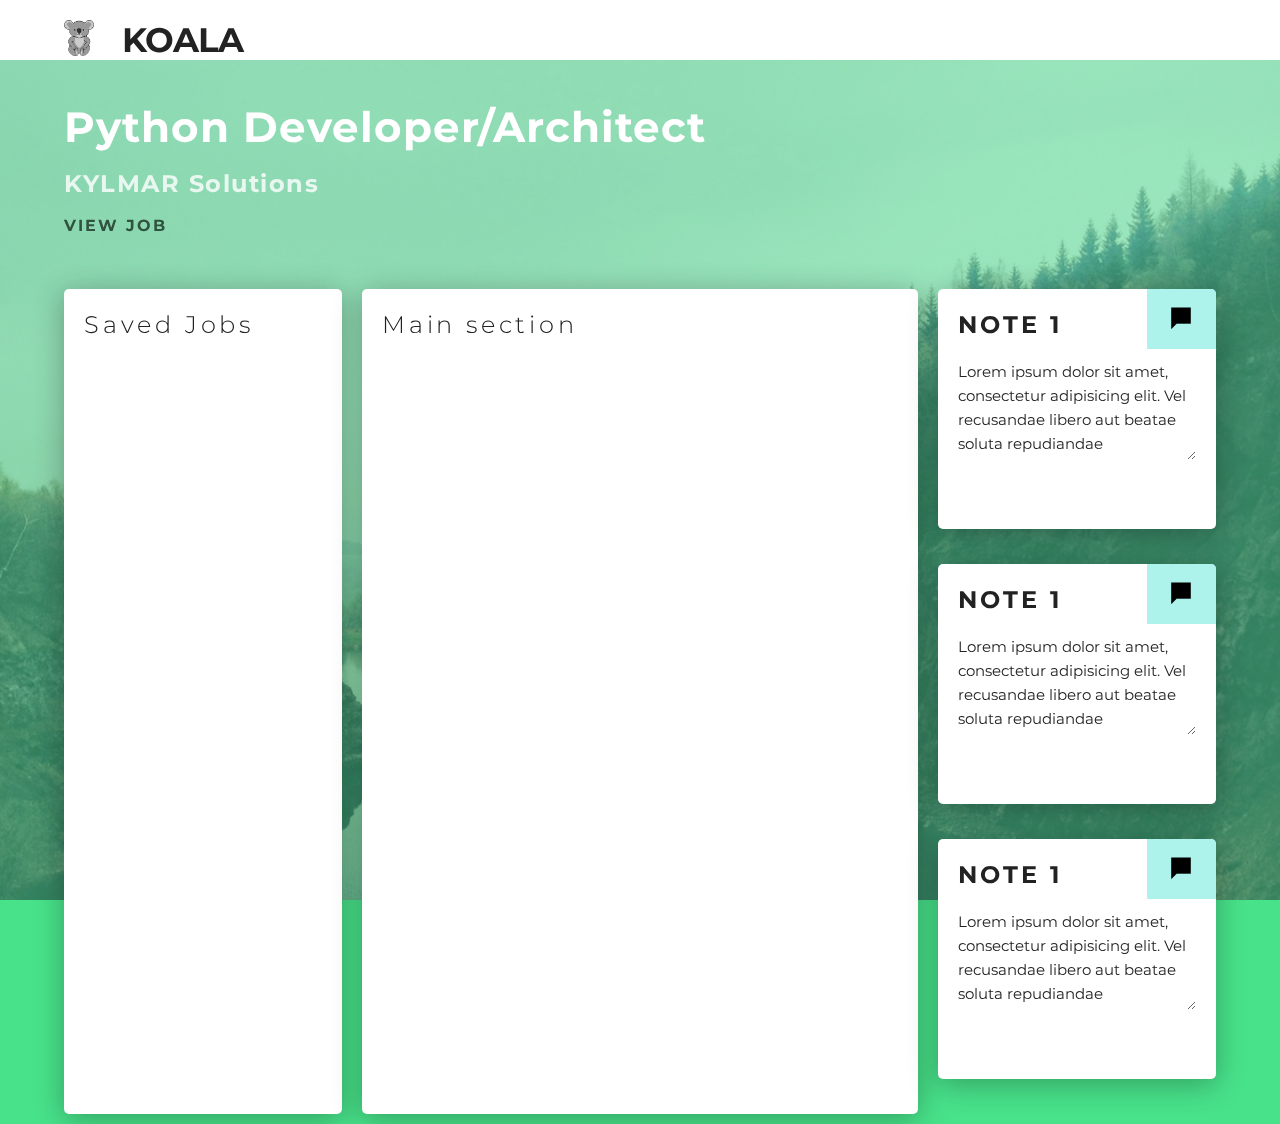
==== index.html @ e525c73c "initial commit" ====
<!DOCTYPE html>
<html lang="en">
  <head>
    <title></title>
    <meta charset="UTF-8">
    <meta name="viewport" content="width=device-width, initial-scale=1">
    <link href="style.css" rel="stylesheet">
  </head>
  <body>
  
    
      <div class="Background-image"></div>
        <div class="Page-wrap">
        <header class="Header">
          <div class="Grid middle container">
            <div class="Cell six Brand">
              <div class="Grid">
                <div class="Cell one"><img src="img/Koala.png" alt=""></div>
                <div class="Cell"><h1 class="uppercase">Koala</h1></div>
              </div>              
            </div><!-- /.brand -->
          </div><!-- /.container -->
        </header>

        <main>
          <div class="container">

            <div class="Job">
              <h3 class="Job__title h1">Python Developer/Architect</h3>
              <p class="Job__company h3">KYLMAR Solutions</p>
              <p class="Job__link uppercase">
                <a href="" class="">View Job</a>
              </p>
            </div><!--Job-->


            <div class="Grid">

              <div class="Cell three">
                <div class="Card">
                  <h3>Saved Jobs</h3>
                </div>
              </div>


              <div class="Cell six">
                <div class="Card">
                  <h3>Main section</h3>
                </div>
              </div>
              <div class="Cell three">


                <div class="Note Card">
                  <div class="Note__bubble Grid center middle">
                    <img src="img/bubble.png" alt="" class="Cell">
                  </div>
                  <h3 class="Note__title uppercase">Note 1</h3>
                  <textarea class="Note__content">Lorem ipsum dolor sit amet, consectetur adipisicing elit. Vel recusandae libero aut beatae soluta repudiandae consequatur voluptatem, culpa placeat repellendus tenetur impedit numquam! Hic facilis totam dolores, placeat doloribus quibusdam!
                  </textarea>
                </div><!-- /.Note -->

                <div class="Note Card">
                  <div class="Note__bubble Grid center middle">
                    <img src="img/bubble.png" alt="" class="Cell">
                  </div>
                  <h3 class="Note__title uppercase">Note 1</h3>
                  <textarea class="Note__content">Lorem ipsum dolor sit amet, consectetur adipisicing elit. Vel recusandae libero aut beatae soluta repudiandae consequatur voluptatem, culpa placeat repellendus tenetur impedit numquam! Hic facilis totam dolores, placeat doloribus quibusdam!
                  </textarea>
                </div><!-- /.Note -->

                <div class="Note Card">
                  <div class="Note__bubble Grid center middle">
                    <img src="img/bubble.png" alt="" class="Cell">
                  </div>
                  <h3 class="Note__title uppercase">Note 1</h3>
                  <textarea class="Note__content">Lorem ipsum dolor sit amet, consectetur adipisicing elit. Vel recusandae libero aut beatae soluta repudiandae consequatur voluptatem, culpa placeat repellendus tenetur impedit numquam! Hic facilis totam dolores, placeat doloribus quibusdam!
                  </textarea>
                </div><!-- /.Note -->

              </div><!-- /.Cell-->


            </div><!-- /.Grid -->

          </div><!-- /.container -->



        </main>
      </div><!-- /.Page-wrap -->




    


  </body>
</html>
---- style.css ----
@import url('https://fonts.googleapis.com/css?family=Montserrat:400,700');

  /*! normalize.css v3.0.2 | MIT License | git.io/normalize */img,legend{border:0}legend,td,th{padding:0}html{font-family:sans-serif;-ms-text-size-adjust:100%;-webkit-text-size-adjust:100%}body{margin:0}article,aside,details,figcaption,figure,footer,header,hgroup,main,menu,nav,section,summary{display:block}audio,canvas,progress,video{display:inline-block;vertical-align:baseline}audio:not([controls]){display:none;height:0}[hidden],template{display:none}a{background-color:transparent}a:active,a:hover{outline:0}abbr[title]{border-bottom:1px dotted}b,optgroup,strong{font-weight:700}dfn{font-style:italic}h1{font-size:2em;margin:.67em 0}mark{background:#ff0;color:#000}small{font-size:80%}sub,sup{font-size:75%;line-height:0;position:relative;vertical-align:baseline}sup{top:-.5em}sub{bottom:-.25em}svg:not(:root){overflow:hidden}figure{margin:1em 40px}hr{-moz-box-sizing:content-box;box-sizing:content-box;height:0}pre,textarea{overflow:auto}code,kbd,pre,samp{font-family:monospace,monospace;font-size:1em}button,input,optgroup,select,textarea{color:inherit;font:inherit;margin:0}button{overflow:visible}button,select{text-transform:none}button,html input[type=button],input[type=reset],input[type=submit]{-webkit-appearance:button;cursor:pointer}button[disabled],html input[disabled]{cursor:default}button::-moz-focus-inner,input::-moz-focus-inner{border:0;padding:0}input{line-height:normal}input[type=checkbox],input[type=radio]{box-sizing:border-box;padding:0}input[type=number]::-webkit-inner-spin-button,input[type=number]::-webkit-outer-spin-button{height:auto}input[type=search]{-webkit-appearance:textfield;-moz-box-sizing:content-box;-webkit-box-sizing:content-box;box-sizing:content-box}input[type=search]::-webkit-search-cancel-button,input[type=search]::-webkit-search-decoration{-webkit-appearance:none}fieldset{border:1px solid silver;margin:0 2px;padding:.35em .625em .75em}table{border-collapse:collapse;border-spacing:0}


  /* Skeleton V2.0.4 | Copyright 2014, Dave Gamache | www.getskeleton.com | Free to use under the MIT license. | http://www.opensource.org/licenses/mit-license.php | 12/29/2014 | Sans-grid */h1,h2,h3{letter-spacing:-.1rem}body,h6{line-height:1.6}ol,p,ul{margin-top:0}html{font-size:62.5%}body{font-size:1.5em;font-weight:400;font-family:'Montserrat',HelveticaNeue,"Helvetica Neue",Helvetica,Arial,sans-serif;color:#222}h1,h2,h3,h4,h5,h6{margin-top:0;margin-bottom:2rem;font-weight:300}h1{font-size:4rem;line-height:1.2}h2{font-size:3.6rem;line-height:1.25}h3{font-size:3rem;line-height:1.3}h4{font-size:2.4rem;line-height:1.35;letter-spacing:-.08rem}h5{font-size:1.8rem;line-height:1.5;letter-spacing:-.05rem}h6{font-size:1.5rem;letter-spacing:0}@media (min-width:550px){h1{font-size:5rem}h2{font-size:4.2rem}h3{font-size:3.6rem}h4{font-size:3rem}h5{font-size:2.4rem}h6{font-size:1.5rem}}a{color:#1EAEDB}a:hover{color:#0FA0CE}.button,button,input[type=submit],input[type=reset],input[type=button]{display:inline-block;height:38px;padding:0 30px;color:#555;text-align:center;font-size:11px;font-weight:600;line-height:38px;letter-spacing:.1rem;text-transform:uppercase;text-decoration:none;white-space:nowrap;background-color:transparent;border-radius:4px;border:1px solid #bbb;cursor:pointer;box-sizing:border-box}.button:focus,.button:hover,button:focus,button:hover,input[type=submit]:focus,input[type=submit]:hover,input[type=reset]:focus,input[type=reset]:hover,input[type=button]:focus,input[type=button]:hover{color:#333;border-color:#888;outline:0}.button.button-primary,button.button-primary,input[type=submit].button-primary,input[type=reset].button-primary,input[type=button].button-primary{color:#FFF;background-color:#33C3F0;border-color:#33C3F0}.button.button-primary:focus,.button.button-primary:hover,button.button-primary:focus,button.button-primary:hover,input[type=submit].button-primary:focus,input[type=submit].button-primary:hover,input[type=reset].button-primary:focus,input[type=reset].button-primary:hover,input[type=button].button-primary:focus,input[type=button].button-primary:hover{color:#FFF;background-color:#1EAEDB;border-color:#1EAEDB}input[type=tel],input[type=url],input[type=password],input[type=email],input[type=number],input[type=search],input[type=text],select,textarea{height:38px;padding:6px 10px;background-color:#fff;border:1px solid #D1D1D1;border-radius:4px;box-shadow:none;box-sizing:border-box}input[type=tel],input[type=url],input[type=password],input[type=email],input[type=number],input[type=search],input[type=text],textarea{-webkit-appearance:none;-moz-appearance:none;appearance:none}textarea{min-height:65px;padding-top:6px;padding-bottom:6px}input[type=tel]:focus,input[type=url]:focus,input[type=password]:focus,input[type=email]:focus,input[type=number]:focus,input[type=search]:focus,input[type=text]:focus,select:focus,textarea:focus{border:1px solid #33C3F0;outline:0}label,legend{display:block;margin-bottom:.5rem;font-weight:600}fieldset{padding:0;border-width:0}input[type=checkbox],input[type=radio]{display:inline}label>.label-body{display:inline-block;margin-left:.5rem;font-weight:400}ul{list-style:circle inside}ol{list-style:decimal inside}ol,ul{padding-left:0}ol ol,ol ul,ul ol,ul ul{margin:1.5rem 0 1.5rem 3rem;font-size:90%}.button,button,li{margin-bottom:1rem}code{padding:.2rem .5rem;margin:0 .2rem;font-size:90%;white-space:nowrap;background:#F1F1F1;border:1px solid #E1E1E1;border-radius:4px}pre>code{display:block;padding:1rem 1.5rem;white-space:pre}td,th{padding:12px 15px;text-align:left;border-bottom:1px solid #E1E1E1}td:first-child,th:first-child{padding-left:0}td:last-child,th:last-child{padding-right:0}fieldset,input,select,textarea{margin-bottom:1.5rem}blockquote,dl,figure,form,ol,p,pre,table,ul{margin-bottom:2.5rem}.u-full-width{width:100%;box-sizing:border-box}.u-max-full-width{max-width:100%;box-sizing:border-box}.u-pull-right{float:right}.u-pull-left{float:left}hr{margin-top:3rem;margin-bottom:3.5rem;border-width:0;border-top:1px solid #E1E1E1}.container:after,.row:after,.u-cf{content:"";display:table;clear:both}

  /* flexbox grid */*{box-sizing:border-box;}.container{margin:0 auto;width:95%;}@media(min-width:750px){.container{width:90%;}}.Grid{display:-webkit-box;display:-ms-flexbox;display:flex;-ms-flex-wrap:wrap;flex-wrap:wrap}.Grid.top{-webkit-box-align:start;-webkit-align-items:flex-start;-ms-flex-align:start;-ms-grid-row-align:flex-start;align-items:flex-start}.Grid.middle{-webkit-box-align:center;-webkit-align-items:center;-ms-flex-align:center;-ms-grid-row-align:center;align-items:center}.Grid.bottom{-webkit-box-align:end;-webkit-align-items:flex-end;-ms-flex-align:end;-ms-grid-row-align:flex-end;align-items:flex-end}.Grid.stretch{-webkit-box-align:stretch;-webkit-align-items:stretch;-ms-flex-align:stretch;-ms-grid-row-align:stretch;align-items:stretch}.Grid.baseline{-webkit-box-align:baseline;-webkit-align-items:baseline;-ms-flex-align:baseline;-ms-grid-row-align:baseline;align-items:baseline}.Grid.left{-webkit-box-pack:start;-ms-flex-pack:start;justify-content:flex-start}.Grid.center{-webkit-box-pack:center;-ms-flex-pack:center;justify-content:center}.Grid.right{-webkit-box-pack:end;-ms-flex-pack:end;justify-content:flex-end}.Grid.between{-webkit-box-pack:justify;-ms-flex-pack:justify;justify-content:space-between}.Grid.around{-ms-flex-pack:distribute;justify-content:space-around}.Cell{box-sizing:border-box;-ms-flex-negative:0;flex-shrink:0;order:10}.Cell:first-child{padding-left:0}.Cell:last-child{padding-right:0}.Cell.fill{width:100%;-webkit-box-flex:1;-ms-flex-positive:1;flex-grow:1}@media (min-width:750px){.Cell.fill{min-width:0;width:0}}.Cell.eight,.Cell.eleven,.Cell.five,.Cell.four,.Cell.nine,.Cell.one,.Cell.seven,.Cell.six,.Cell.ten,.Cell.three,.Cell.twelve,.Cell.two{width:100%}@media (min-width:750px){.Cell{padding:1rem}.Cell.one{width:8.33333%}.Cell.two{width:16.66667%}.Cell.three{width:25%}.Cell.four{width:33.33333%}.Cell.five{width:41.66667%}.Cell.six{width:50%}.Cell.seven{width:58.33333%}.Cell.eight{width:66.66667%}.Cell.nine{width:75%}.Cell.ten{width:83.33333%}.Cell.eleven{width:91.66667%}.Cell.twelve{width:100%}}@media (max-width:749px){.first{order:1}.second{order:2}.third{order:3}}

/* Helpers */
.uppercase {
  text-transform: uppercase;
}

/* Typography */
h1, .h1 {
  font-size: 4.2rem;
}
h2, .h2 {
  font-size: 3.4rem;
}
h3, .h3 {
  font-size: 2.4rem;
  letter-spacing: .38rem;
}









/* Job */
.Job {
  margin: 4rem 0;
}
.Job__title {
  color: #fff;
  font-weight: bold;
  letter-spacing: 0.1rem;
  margin-bottom: 10px;
}
.Job__company {
  color: rgba(255,255,255,0.8);
  font-weight: bold;
  letter-spacing: 0.15rem;
  margin-bottom: 10px;
}
.Job__link a {
  color: #30533F;
  font-size: 1.6rem;
  font-weight: bold;
  letter-spacing: 0.2rem;
  text-decoration: none;
}
  .Job__link a:hover {
    color: #000;
  }




/* body */
body {
  background-color: #48E28A;
}
.Page-wrap {
  position: relative;
  z-index: 5;
}
.Background-image {
  background-image: url('img/main-bg.jpg');
  background-position: 0 0;
  background-size: cover;
  background-attachment: fixed;
  bottom: 0;
  height: 100%;
  left: 0;
  opacity: 0.5;
  position: fixed;
  right: 0;
  top: 0;
  width: 100%;
  z-index: 1;
}






.Header {
  background-color: #fff;
}
.Header > .container {
  height: 60px;
}
.Brand h1 {
  font-size: 3.4rem;
  font-weight: bold;
  margin: 0;
}
.Brand img {
  height: auto;
  width: 80%;
}









.Card {
  background: #fff;
  box-shadow: 0 5px 30px 0 rgba(0,0,0,0.30);
  border-radius: 5px;
  height: 100%;
  padding: 20px;
}

.Note {
  height: 240px;
  margin-bottom: 3.5rem;
  overflow: hidden;
  position: relative;
  width: 100%;
}
.Note__content {
  border: none;
  height: 100px;
  overflow: hidden;
  padding: 0;
  width: 100%;
}
  .Note__content:focus {
    border: none;
  }

.Note__title {
  font-weight: bold;
  letter-spacing: 0.3rem;
}

.Note__bubble {
  background-color: #ADF2EB;
  height: 25%;
  position: absolute;
  right: 0;
  top: 0;
  width: 25%;
}
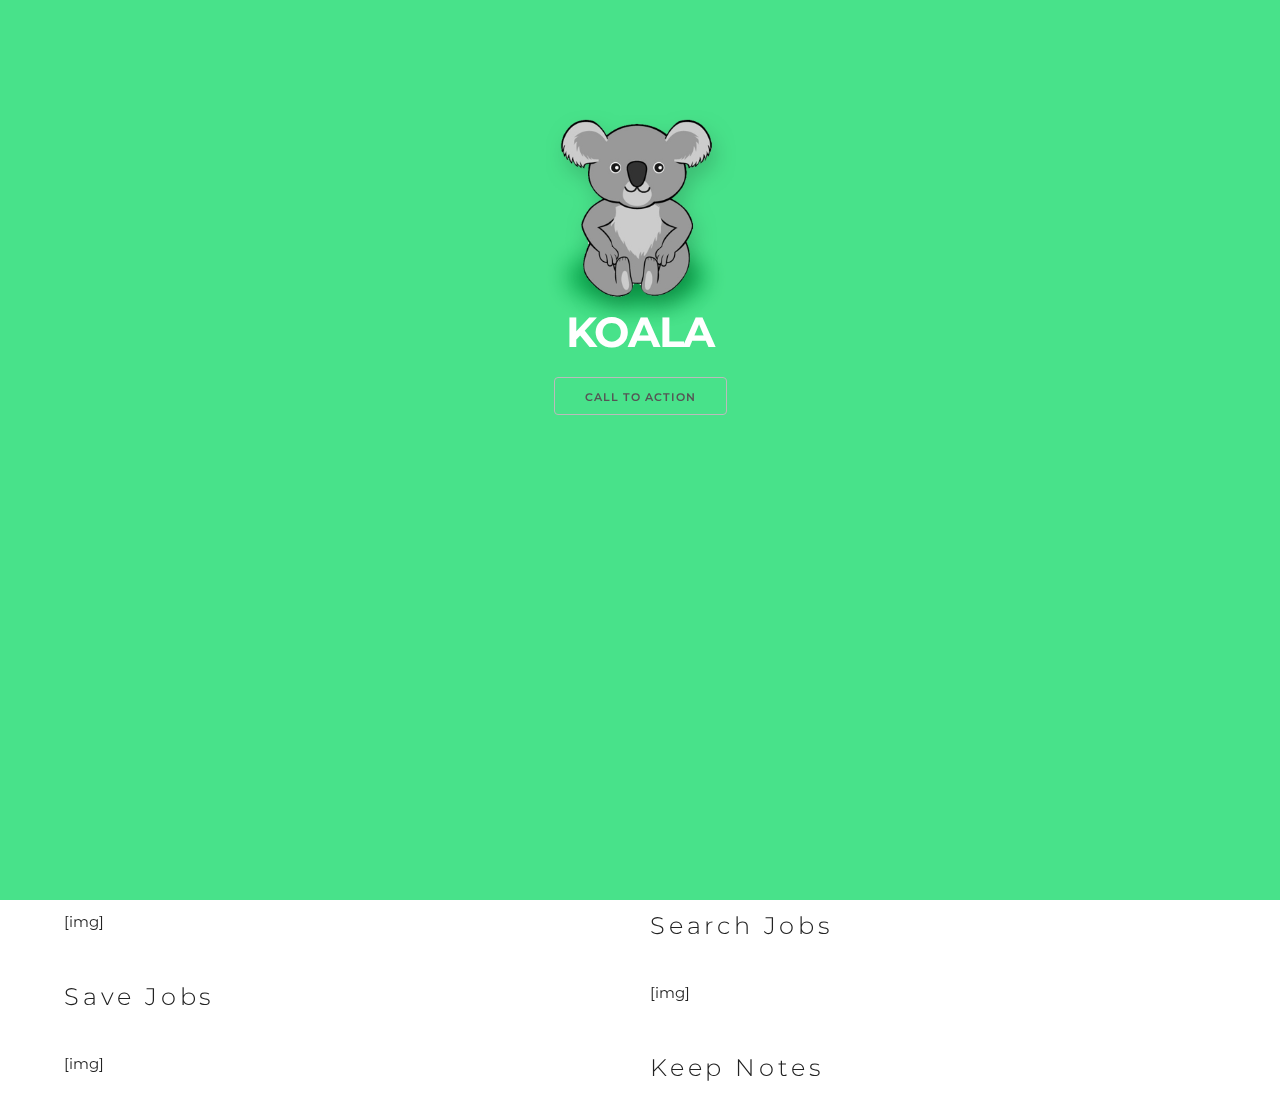
==== commit 85a9f55a: "add landing page. change index to dashboard" ====
--- a/index.html
+++ b/index.html
@@ -7,94 +7,52 @@
     <link href="style.css" rel="stylesheet">
   </head>
   <body>
-  
     
-      <div class="Background-image"></div>
-        <div class="Page-wrap">
-        <header class="Header">
-          <div class="Grid middle container">
-            <div class="Cell six Brand">
-              <div class="Grid">
-                <div class="Cell one"><img src="img/Koala.png" alt=""></div>
-                <div class="Cell"><h1 class="uppercase">Koala</h1></div>
-              </div>              
-            </div><!-- /.brand -->
-          </div><!-- /.container -->
-        </header>
-
-        <main>
-          <div class="container">
-
-            <div class="Job">
-              <h3 class="Job__title h1">Python Developer/Architect</h3>
-              <p class="Job__company h3">KYLMAR Solutions</p>
-              <p class="Job__link uppercase">
-                <a href="" class="">View Job</a>
-              </p>
-            </div><!--Job-->
+    <div class="Landing">
+      <video playsinline autoplay muted loop poster="img/splash-poster.jpg" class="Landing__video">
+        <source src="img/splash1.webm" type="video/webm">
+        <!--<source src="splash1.mp4" type="video/mp4">-->
+      </video>
+      <div class="container">
+        <div class="Grid center">
+          <div class="Cell eight Landing__logo">
+            <img src="img/Koala-shadow.png" alt="Koala app">
+            <h1 class="uppercase">Koala</h1>
+            <button>Call To Action</button>
+          </div>
+        </div>
+      </div>
+    </div>
 
 
-            <div class="Grid">
+    <div class="Works">
+      <div class="container">
+        <div class="Search Grid">
+          <div class="Cell six">[img]</div>
+          <div class="Cell six">
+            <h3>Search Jobs</h3>
+          </div>
+        </div>
 
-              <div class="Cell three">
-                <div class="Card">
-                  <h3>Saved Jobs</h3>
-                </div>
-              </div>
+        <div class="Save Grid">
+          <div class="Cell six">
+            <h3>Save Jobs</h3>
+          </div>
+          <div class="Cell six">[img]</div>
+        </div>
 
-
-              <div class="Cell six">
-                <div class="Card">
-                  <h3>Main section</h3>
-                </div>
-              </div>
-              <div class="Cell three">
-
-
-                <div class="Note Card">
-                  <div class="Note__bubble Grid center middle">
-                    <img src="img/bubble.png" alt="" class="Cell">
-                  </div>
-                  <h3 class="Note__title uppercase">Note 1</h3>
-                  <textarea class="Note__content">Lorem ipsum dolor sit amet, consectetur adipisicing elit. Vel recusandae libero aut beatae soluta repudiandae consequatur voluptatem, culpa placeat repellendus tenetur impedit numquam! Hic facilis totam dolores, placeat doloribus quibusdam!
-                  </textarea>
-                </div><!-- /.Note -->
-
-                <div class="Note Card">
-                  <div class="Note__bubble Grid center middle">
-                    <img src="img/bubble.png" alt="" class="Cell">
-                  </div>
-                  <h3 class="Note__title uppercase">Note 1</h3>
-                  <textarea class="Note__content">Lorem ipsum dolor sit amet, consectetur adipisicing elit. Vel recusandae libero aut beatae soluta repudiandae consequatur voluptatem, culpa placeat repellendus tenetur impedit numquam! Hic facilis totam dolores, placeat doloribus quibusdam!
-                  </textarea>
-                </div><!-- /.Note -->
-
-                <div class="Note Card">
-                  <div class="Note__bubble Grid center middle">
-                    <img src="img/bubble.png" alt="" class="Cell">
-                  </div>
-                  <h3 class="Note__title uppercase">Note 1</h3>
-                  <textarea class="Note__content">Lorem ipsum dolor sit amet, consectetur adipisicing elit. Vel recusandae libero aut beatae soluta repudiandae consequatur voluptatem, culpa placeat repellendus tenetur impedit numquam! Hic facilis totam dolores, placeat doloribus quibusdam!
-                  </textarea>
-                </div><!-- /.Note -->
-
-              </div><!-- /.Cell-->
-
-
-            </div><!-- /.Grid -->
-
-          </div><!-- /.container -->
-
-
-
-        </main>
-      </div><!-- /.Page-wrap -->
+        <div class="Keep Grid">
+          <div class="Cell six">[img]</div>
+          <div class="Cell six">
+            <h3>Keep Notes</h3>
+          </div>
+        </div>
+      </div><!-- /.container -->
+    </div><!-- /.Works -->
 
 
 
 
-    
-
 
   </body>
 </html>
--- a/style.css
+++ b/style.css
@@ -24,6 +24,49 @@
   letter-spacing: .38rem;
 }
 
+
+
+
+
+
+
+
+/* Landing Page */
+.Landing {
+  height: 100vh;
+  padding: 10rem 0;
+  text-align: center;
+}
+.Landing__logo img {
+  height: auto;
+  margin-bottom: -3rem;
+  width: 25%;
+}
+.Landing__logo h1 {
+  color: #fff;
+  font-weight: bold;
+}
+.Landing__video {
+  position: fixed;
+  top: 50%;
+  left: 50%;
+  min-width: 100%;
+  min-height: 100%;
+  width: auto;
+  height: auto;
+  z-index: -100;
+  opacity: 0.2;
+  -ms-transform: translateX(-50%) translateY(-50%);
+  -moz-transform: translateX(-50%) translateY(-50%);
+  -webkit-transform: translateX(-50%) translateY(-50%);
+  transform: translateX(-50%) translateY(-50%);
+  background: url(polina.jpg) no-repeat;
+  background-size: cover; 
+}
+
+.Works {
+  background-color: #fff;
+}
 
 
 
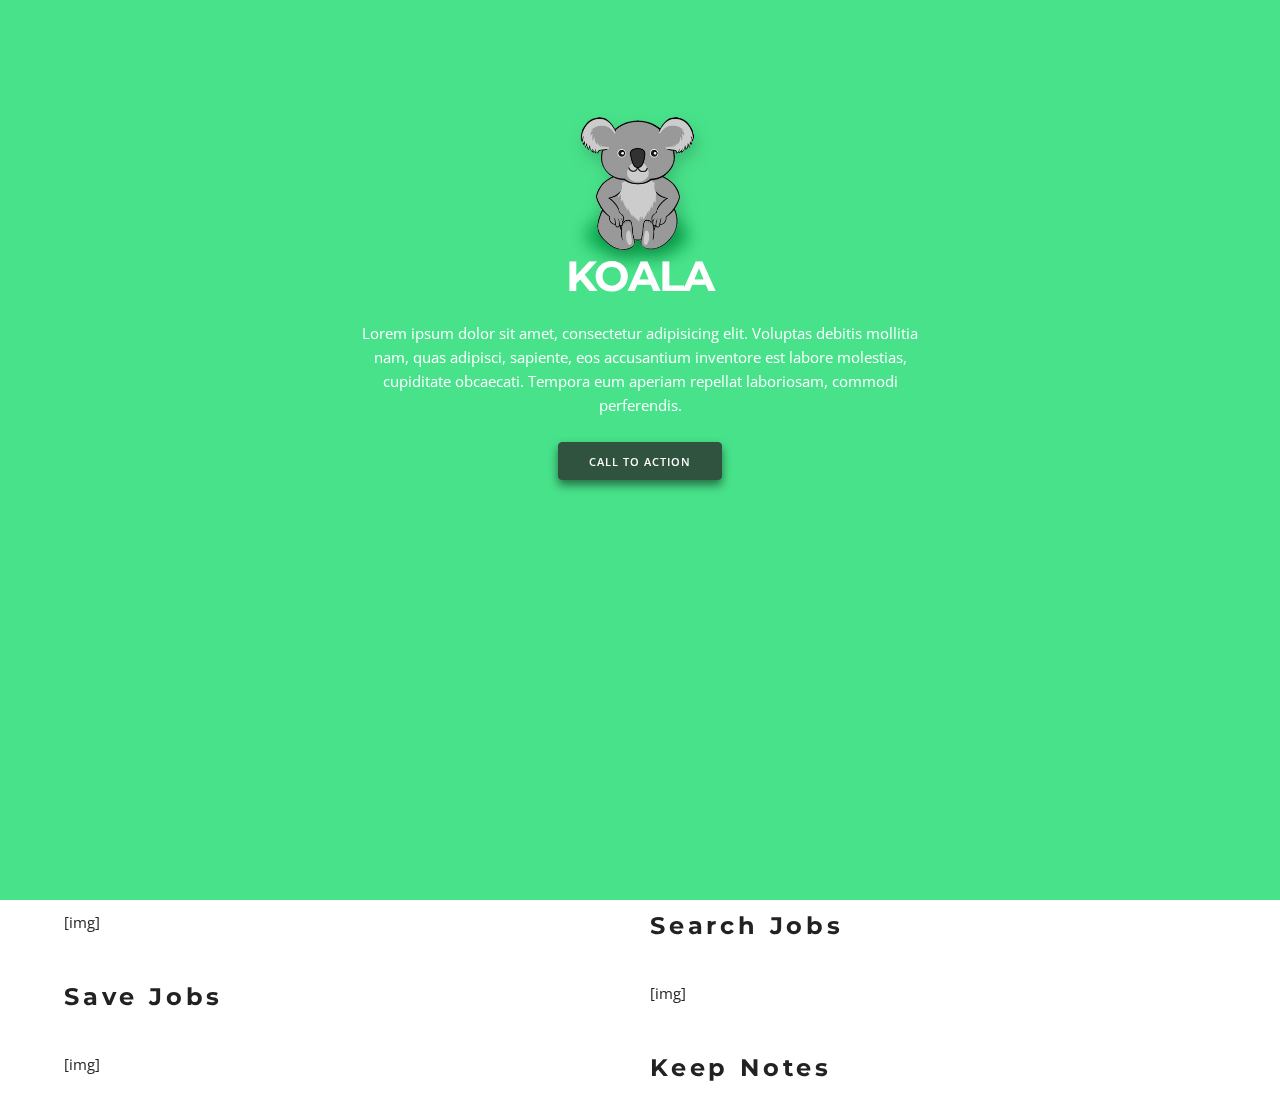
==== commit bab4c18f: "add button and landing styles" ====
--- a/index.html
+++ b/index.html
@@ -15,10 +15,13 @@
       </video>
       <div class="container">
         <div class="Grid center">
-          <div class="Cell eight Landing__logo">
+          <div class="Cell six Landing__logo">
             <img src="img/Koala-shadow.png" alt="Koala app">
             <h1 class="uppercase">Koala</h1>
-            <button>Call To Action</button>
+            <p>
+              Lorem ipsum dolor sit amet, consectetur adipisicing elit. Voluptas debitis mollitia nam, quas adipisci, sapiente, eos accusantium inventore est labore molestias, cupiditate obcaecati. Tempora eum aperiam repellat laboriosam, commodi perferendis.
+            </p>
+            <a href="dashboard.html" class="button button-primary">Call To Action</a>
           </div>
         </div>
       </div>
--- a/style.css
+++ b/style.css
@@ -1,9 +1,9 @@
-@import url('https://fonts.googleapis.com/css?family=Montserrat:400,700');
+@import url('https://fonts.googleapis.com/css?family=Montserrat:400,700|Open+Sans');
 
   /*! normalize.css v3.0.2 | MIT License | git.io/normalize */img,legend{border:0}legend,td,th{padding:0}html{font-family:sans-serif;-ms-text-size-adjust:100%;-webkit-text-size-adjust:100%}body{margin:0}article,aside,details,figcaption,figure,footer,header,hgroup,main,menu,nav,section,summary{display:block}audio,canvas,progress,video{display:inline-block;vertical-align:baseline}audio:not([controls]){display:none;height:0}[hidden],template{display:none}a{background-color:transparent}a:active,a:hover{outline:0}abbr[title]{border-bottom:1px dotted}b,optgroup,strong{font-weight:700}dfn{font-style:italic}h1{font-size:2em;margin:.67em 0}mark{background:#ff0;color:#000}small{font-size:80%}sub,sup{font-size:75%;line-height:0;position:relative;vertical-align:baseline}sup{top:-.5em}sub{bottom:-.25em}svg:not(:root){overflow:hidden}figure{margin:1em 40px}hr{-moz-box-sizing:content-box;box-sizing:content-box;height:0}pre,textarea{overflow:auto}code,kbd,pre,samp{font-family:monospace,monospace;font-size:1em}button,input,optgroup,select,textarea{color:inherit;font:inherit;margin:0}button{overflow:visible}button,select{text-transform:none}button,html input[type=button],input[type=reset],input[type=submit]{-webkit-appearance:button;cursor:pointer}button[disabled],html input[disabled]{cursor:default}button::-moz-focus-inner,input::-moz-focus-inner{border:0;padding:0}input{line-height:normal}input[type=checkbox],input[type=radio]{box-sizing:border-box;padding:0}input[type=number]::-webkit-inner-spin-button,input[type=number]::-webkit-outer-spin-button{height:auto}input[type=search]{-webkit-appearance:textfield;-moz-box-sizing:content-box;-webkit-box-sizing:content-box;box-sizing:content-box}input[type=search]::-webkit-search-cancel-button,input[type=search]::-webkit-search-decoration{-webkit-appearance:none}fieldset{border:1px solid silver;margin:0 2px;padding:.35em .625em .75em}table{border-collapse:collapse;border-spacing:0}
 
 
-  /* Skeleton V2.0.4 | Copyright 2014, Dave Gamache | www.getskeleton.com | Free to use under the MIT license. | http://www.opensource.org/licenses/mit-license.php | 12/29/2014 | Sans-grid */h1,h2,h3{letter-spacing:-.1rem}body,h6{line-height:1.6}ol,p,ul{margin-top:0}html{font-size:62.5%}body{font-size:1.5em;font-weight:400;font-family:'Montserrat',HelveticaNeue,"Helvetica Neue",Helvetica,Arial,sans-serif;color:#222}h1,h2,h3,h4,h5,h6{margin-top:0;margin-bottom:2rem;font-weight:300}h1{font-size:4rem;line-height:1.2}h2{font-size:3.6rem;line-height:1.25}h3{font-size:3rem;line-height:1.3}h4{font-size:2.4rem;line-height:1.35;letter-spacing:-.08rem}h5{font-size:1.8rem;line-height:1.5;letter-spacing:-.05rem}h6{font-size:1.5rem;letter-spacing:0}@media (min-width:550px){h1{font-size:5rem}h2{font-size:4.2rem}h3{font-size:3.6rem}h4{font-size:3rem}h5{font-size:2.4rem}h6{font-size:1.5rem}}a{color:#1EAEDB}a:hover{color:#0FA0CE}.button,button,input[type=submit],input[type=reset],input[type=button]{display:inline-block;height:38px;padding:0 30px;color:#555;text-align:center;font-size:11px;font-weight:600;line-height:38px;letter-spacing:.1rem;text-transform:uppercase;text-decoration:none;white-space:nowrap;background-color:transparent;border-radius:4px;border:1px solid #bbb;cursor:pointer;box-sizing:border-box}.button:focus,.button:hover,button:focus,button:hover,input[type=submit]:focus,input[type=submit]:hover,input[type=reset]:focus,input[type=reset]:hover,input[type=button]:focus,input[type=button]:hover{color:#333;border-color:#888;outline:0}.button.button-primary,button.button-primary,input[type=submit].button-primary,input[type=reset].button-primary,input[type=button].button-primary{color:#FFF;background-color:#33C3F0;border-color:#33C3F0}.button.button-primary:focus,.button.button-primary:hover,button.button-primary:focus,button.button-primary:hover,input[type=submit].button-primary:focus,input[type=submit].button-primary:hover,input[type=reset].button-primary:focus,input[type=reset].button-primary:hover,input[type=button].button-primary:focus,input[type=button].button-primary:hover{color:#FFF;background-color:#1EAEDB;border-color:#1EAEDB}input[type=tel],input[type=url],input[type=password],input[type=email],input[type=number],input[type=search],input[type=text],select,textarea{height:38px;padding:6px 10px;background-color:#fff;border:1px solid #D1D1D1;border-radius:4px;box-shadow:none;box-sizing:border-box}input[type=tel],input[type=url],input[type=password],input[type=email],input[type=number],input[type=search],input[type=text],textarea{-webkit-appearance:none;-moz-appearance:none;appearance:none}textarea{min-height:65px;padding-top:6px;padding-bottom:6px}input[type=tel]:focus,input[type=url]:focus,input[type=password]:focus,input[type=email]:focus,input[type=number]:focus,input[type=search]:focus,input[type=text]:focus,select:focus,textarea:focus{border:1px solid #33C3F0;outline:0}label,legend{display:block;margin-bottom:.5rem;font-weight:600}fieldset{padding:0;border-width:0}input[type=checkbox],input[type=radio]{display:inline}label>.label-body{display:inline-block;margin-left:.5rem;font-weight:400}ul{list-style:circle inside}ol{list-style:decimal inside}ol,ul{padding-left:0}ol ol,ol ul,ul ol,ul ul{margin:1.5rem 0 1.5rem 3rem;font-size:90%}.button,button,li{margin-bottom:1rem}code{padding:.2rem .5rem;margin:0 .2rem;font-size:90%;white-space:nowrap;background:#F1F1F1;border:1px solid #E1E1E1;border-radius:4px}pre>code{display:block;padding:1rem 1.5rem;white-space:pre}td,th{padding:12px 15px;text-align:left;border-bottom:1px solid #E1E1E1}td:first-child,th:first-child{padding-left:0}td:last-child,th:last-child{padding-right:0}fieldset,input,select,textarea{margin-bottom:1.5rem}blockquote,dl,figure,form,ol,p,pre,table,ul{margin-bottom:2.5rem}.u-full-width{width:100%;box-sizing:border-box}.u-max-full-width{max-width:100%;box-sizing:border-box}.u-pull-right{float:right}.u-pull-left{float:left}hr{margin-top:3rem;margin-bottom:3.5rem;border-width:0;border-top:1px solid #E1E1E1}.container:after,.row:after,.u-cf{content:"";display:table;clear:both}
+  /* Skeleton V2.0.4 | Copyright 2014, Dave Gamache | www.getskeleton.com | Free to use under the MIT license. | http://www.opensource.org/licenses/mit-license.php | 12/29/2014 | Sans-grid */h1,h2,h3{letter-spacing:-.1rem}body,h6{line-height:1.6}ol,p,ul{margin-top:0}html{font-size:62.5%}body{font-size:1.5em;font-weight:400;font-family:'Open Sans',HelveticaNeue,"Helvetica Neue",Helvetica,Arial,sans-serif;color:#222}h1,h2,h3,h4,h5,h6{margin-top:0;margin-bottom:2rem;font-weight:300}h1{font-size:4rem;line-height:1.2}h2{font-size:3.6rem;line-height:1.25}h3{font-size:3rem;line-height:1.3}h4{font-size:2.4rem;line-height:1.35;letter-spacing:-.08rem}h5{font-size:1.8rem;line-height:1.5;letter-spacing:-.05rem}h6{font-size:1.5rem;letter-spacing:0}@media (min-width:550px){h1{font-size:5rem}h2{font-size:4.2rem}h3{font-size:3.6rem}h4{font-size:3rem}h5{font-size:2.4rem}h6{font-size:1.5rem}}a{color:#086C33}a:hover{color:#0FA0CE}.button,button,input[type=submit],input[type=reset],input[type=button]{display:inline-block;height:38px;padding:0 30px;color:#555;text-align:center;font-size:11px;font-weight:600;line-height:38px;letter-spacing:.1rem;text-transform:uppercase;text-decoration:none;white-space:nowrap;background-color:transparent;border-radius:4px;border:1px solid #bbb;cursor:pointer;box-sizing:border-box}.button:focus,.button:hover,button:focus,button:hover,input[type=submit]:focus,input[type=submit]:hover,input[type=reset]:focus,input[type=reset]:hover,input[type=button]:focus,input[type=button]:hover{color:#333;border-color:#888;outline:0}.button.button-primary,button.button-primary,input[type=submit].button-primary,input[type=reset].button-primary,input[type=button].button-primary{color:#FFF;background-color:#2F533E;border-color:#2F533E}.button.button-primary:focus,.button.button-primary:hover,button.button-primary:focus,button.button-primary:hover,input[type=submit].button-primary:focus,input[type=submit].button-primary:hover,input[type=reset].button-primary:focus,input[type=reset].button-primary:hover,input[type=button].button-primary:focus,input[type=button].button-primary:hover{color:#FFF;background-color:#086C33;border-color:#086C33}input[type=tel],input[type=url],input[type=password],input[type=email],input[type=number],input[type=search],input[type=text],select,textarea{height:38px;padding:6px 10px;background-color:#fff;border:1px solid #D1D1D1;border-radius:4px;box-shadow:none;box-sizing:border-box}input[type=tel],input[type=url],input[type=password],input[type=email],input[type=number],input[type=search],input[type=text],textarea{-webkit-appearance:none;-moz-appearance:none;appearance:none}textarea{min-height:65px;padding-top:6px;padding-bottom:6px}input[type=tel]:focus,input[type=url]:focus,input[type=password]:focus,input[type=email]:focus,input[type=number]:focus,input[type=search]:focus,input[type=text]:focus,select:focus,textarea:focus{border:1px solid #2F533E;outline:0}label,legend{display:block;margin-bottom:.5rem;font-weight:600}fieldset{padding:0;border-width:0}input[type=checkbox],input[type=radio]{display:inline}label>.label-body{display:inline-block;margin-left:.5rem;font-weight:400}ul{list-style:circle inside}ol{list-style:decimal inside}ol,ul{padding-left:0}ol ol,ol ul,ul ol,ul ul{margin:1.5rem 0 1.5rem 3rem;font-size:90%}.button,button,li{margin-bottom:1rem}code{padding:.2rem .5rem;margin:0 .2rem;font-size:90%;white-space:nowrap;background:#F1F1F1;border:1px solid #E1E1E1;border-radius:4px}pre>code{display:block;padding:1rem 1.5rem;white-space:pre}td,th{padding:12px 15px;text-align:left;border-bottom:1px solid #E1E1E1}td:first-child,th:first-child{padding-left:0}td:last-child,th:last-child{padding-right:0}fieldset,input,select,textarea{margin-bottom:1.5rem}blockquote,dl,figure,form,ol,p,pre,table,ul{margin-bottom:2.5rem}.u-full-width{width:100%;box-sizing:border-box}.u-max-full-width{max-width:100%;box-sizing:border-box}.u-pull-right{float:right}.u-pull-left{float:left}hr{margin-top:3rem;margin-bottom:3.5rem;border-width:0;border-top:1px solid #E1E1E1}.container:after,.row:after,.u-cf{content:"";display:table;clear:both}
 
   /* flexbox grid */*{box-sizing:border-box;}.container{margin:0 auto;width:95%;}@media(min-width:750px){.container{width:90%;}}.Grid{display:-webkit-box;display:-ms-flexbox;display:flex;-ms-flex-wrap:wrap;flex-wrap:wrap}.Grid.top{-webkit-box-align:start;-webkit-align-items:flex-start;-ms-flex-align:start;-ms-grid-row-align:flex-start;align-items:flex-start}.Grid.middle{-webkit-box-align:center;-webkit-align-items:center;-ms-flex-align:center;-ms-grid-row-align:center;align-items:center}.Grid.bottom{-webkit-box-align:end;-webkit-align-items:flex-end;-ms-flex-align:end;-ms-grid-row-align:flex-end;align-items:flex-end}.Grid.stretch{-webkit-box-align:stretch;-webkit-align-items:stretch;-ms-flex-align:stretch;-ms-grid-row-align:stretch;align-items:stretch}.Grid.baseline{-webkit-box-align:baseline;-webkit-align-items:baseline;-ms-flex-align:baseline;-ms-grid-row-align:baseline;align-items:baseline}.Grid.left{-webkit-box-pack:start;-ms-flex-pack:start;justify-content:flex-start}.Grid.center{-webkit-box-pack:center;-ms-flex-pack:center;justify-content:center}.Grid.right{-webkit-box-pack:end;-ms-flex-pack:end;justify-content:flex-end}.Grid.between{-webkit-box-pack:justify;-ms-flex-pack:justify;justify-content:space-between}.Grid.around{-ms-flex-pack:distribute;justify-content:space-around}.Cell{box-sizing:border-box;-ms-flex-negative:0;flex-shrink:0;order:10}.Cell:first-child{padding-left:0}.Cell:last-child{padding-right:0}.Cell.fill{width:100%;-webkit-box-flex:1;-ms-flex-positive:1;flex-grow:1}@media (min-width:750px){.Cell.fill{min-width:0;width:0}}.Cell.eight,.Cell.eleven,.Cell.five,.Cell.four,.Cell.nine,.Cell.one,.Cell.seven,.Cell.six,.Cell.ten,.Cell.three,.Cell.twelve,.Cell.two{width:100%}@media (min-width:750px){.Cell{padding:1rem}.Cell.one{width:8.33333%}.Cell.two{width:16.66667%}.Cell.three{width:25%}.Cell.four{width:33.33333%}.Cell.five{width:41.66667%}.Cell.six{width:50%}.Cell.seven{width:58.33333%}.Cell.eight{width:66.66667%}.Cell.nine{width:75%}.Cell.ten{width:83.33333%}.Cell.eleven{width:91.66667%}.Cell.twelve{width:100%}}@media (max-width:749px){.first{order:1}.second{order:2}.third{order:3}}
 
@@ -12,7 +12,26 @@
   text-transform: uppercase;
 }
 
+
+
+/* Buttons */
+button,
+.button {
+  box-shadow: 0 5px 10px 0 rgba(0,0,0,0.50);
+  transition: .2s all ease-in;
+}
+  button:hover,
+  .button:hover {
+    box-shadow: 0 7px 15px 0 rgba(0,0,0,0.50);
+  }
+
+
+
 /* Typography */
+h1,h2,h3,h4,h5,h6 { 
+  font-weight:700;
+  font-family:'Montserrat',HelveticaNeue,"Helvetica Neue",Helvetica,Arial,sans-serif; 
+}
 h1, .h1 {
   font-size: 4.2rem;
 }
@@ -41,6 +60,9 @@
   height: auto;
   margin-bottom: -3rem;
   width: 25%;
+}
+.Landing p {
+  color: #fff;
 }
 .Landing__logo h1 {
   color: #fff;
@@ -55,7 +77,7 @@
   width: auto;
   height: auto;
   z-index: -100;
-  opacity: 0.2;
+  opacity: 0.15;
   -ms-transform: translateX(-50%) translateY(-50%);
   -moz-transform: translateX(-50%) translateY(-50%);
   -webkit-transform: translateX(-50%) translateY(-50%);
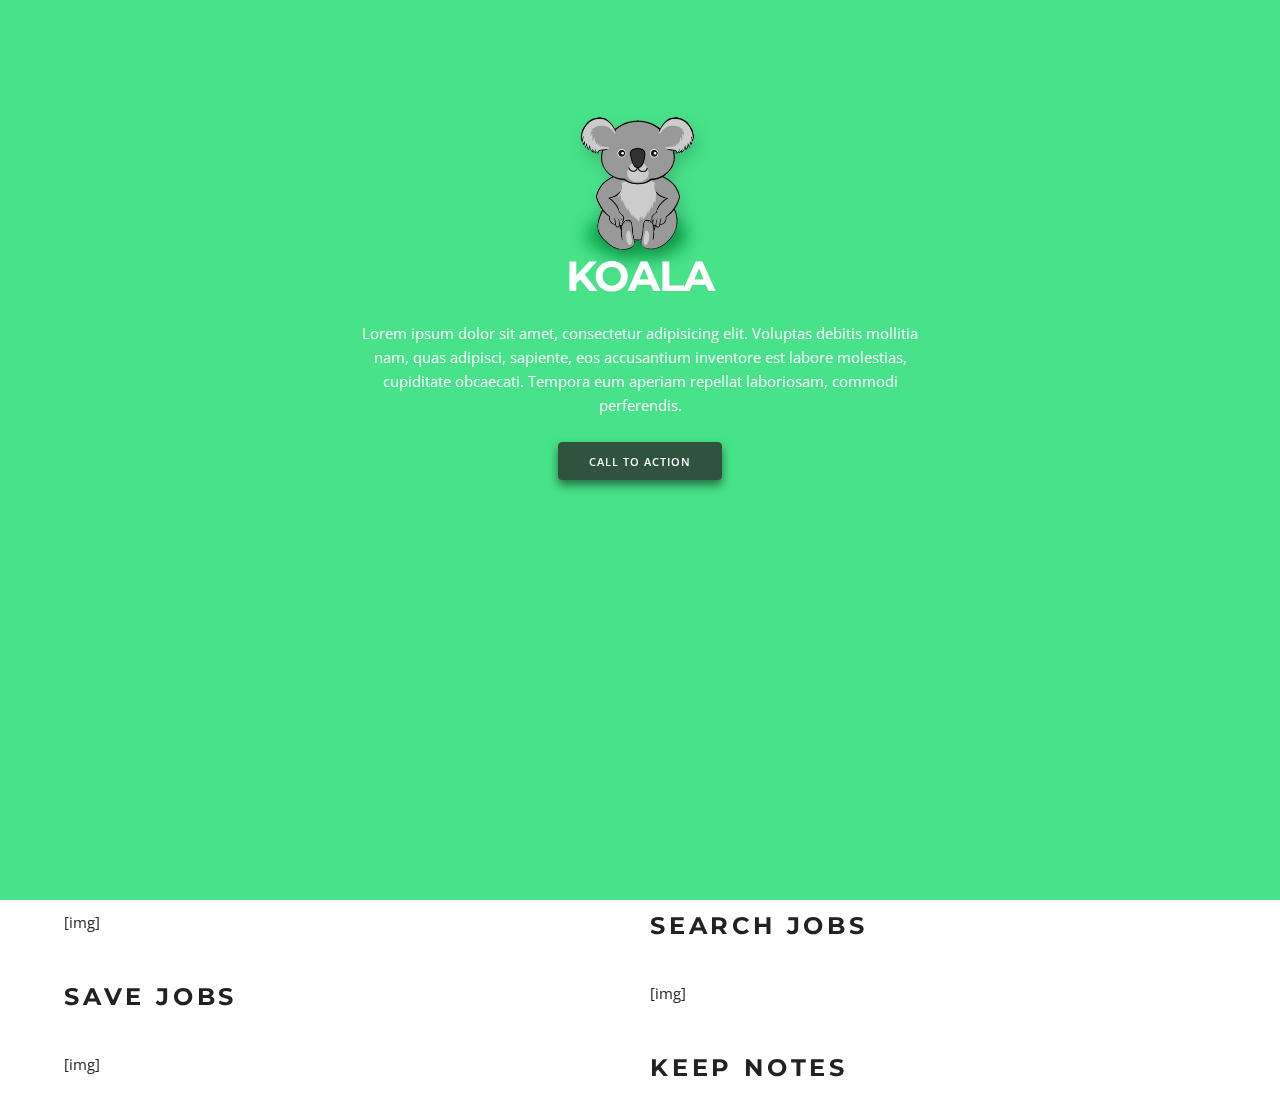
==== commit 3242ceda: "add button and landing styles" ====
--- a/index.html
+++ b/index.html
@@ -33,13 +33,13 @@
         <div class="Search Grid">
           <div class="Cell six">[img]</div>
           <div class="Cell six">
-            <h3>Search Jobs</h3>
+            <h3 class="uppercase">Search Jobs</h3>
           </div>
         </div>
 
         <div class="Save Grid">
           <div class="Cell six">
-            <h3>Save Jobs</h3>
+            <h3 class="uppercase">Save Jobs</h3>
           </div>
           <div class="Cell six">[img]</div>
         </div>
@@ -47,7 +47,7 @@
         <div class="Keep Grid">
           <div class="Cell six">[img]</div>
           <div class="Cell six">
-            <h3>Keep Notes</h3>
+            <h3 class="uppercase">Keep Notes</h3>
           </div>
         </div>
       </div><!-- /.container -->
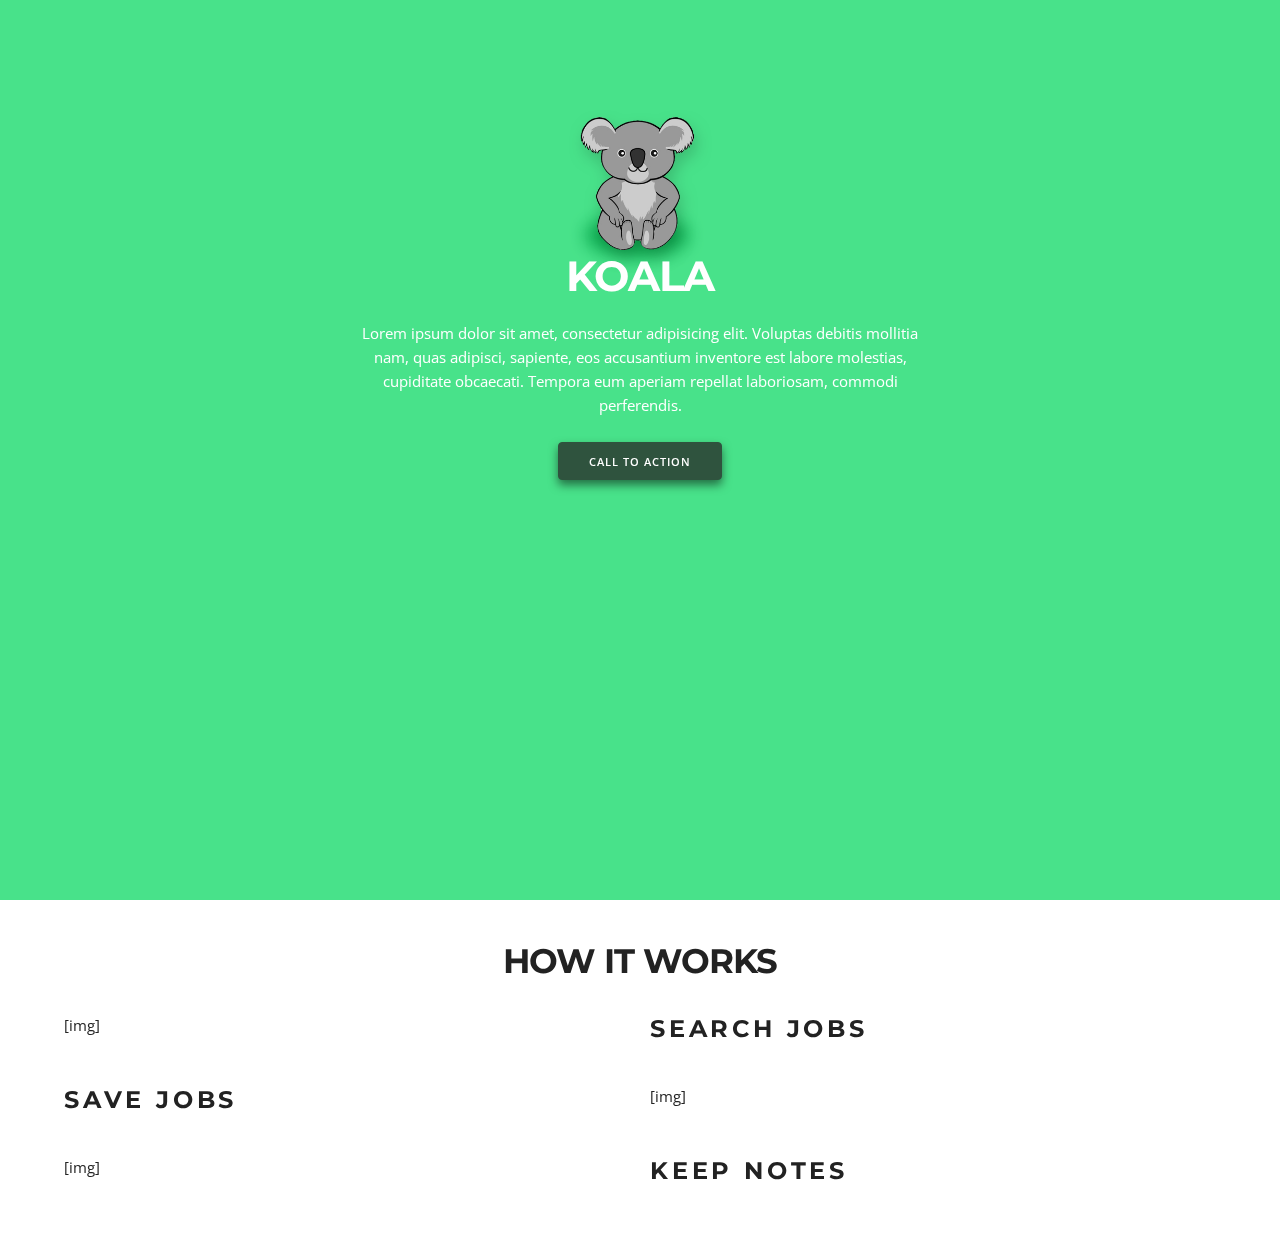
==== commit ffbcfe36: "add landing page and button styles" ====
--- a/index.html
+++ b/index.html
@@ -29,6 +29,7 @@
 
 
     <div class="Works">
+      <h2 class="uppercase text-center">How it Works</h2>
       <div class="container">
         <div class="Search Grid">
           <div class="Cell six">[img]</div>
--- a/style.css
+++ b/style.css
@@ -8,6 +8,9 @@
   /* flexbox grid */*{box-sizing:border-box;}.container{margin:0 auto;width:95%;}@media(min-width:750px){.container{width:90%;}}.Grid{display:-webkit-box;display:-ms-flexbox;display:flex;-ms-flex-wrap:wrap;flex-wrap:wrap}.Grid.top{-webkit-box-align:start;-webkit-align-items:flex-start;-ms-flex-align:start;-ms-grid-row-align:flex-start;align-items:flex-start}.Grid.middle{-webkit-box-align:center;-webkit-align-items:center;-ms-flex-align:center;-ms-grid-row-align:center;align-items:center}.Grid.bottom{-webkit-box-align:end;-webkit-align-items:flex-end;-ms-flex-align:end;-ms-grid-row-align:flex-end;align-items:flex-end}.Grid.stretch{-webkit-box-align:stretch;-webkit-align-items:stretch;-ms-flex-align:stretch;-ms-grid-row-align:stretch;align-items:stretch}.Grid.baseline{-webkit-box-align:baseline;-webkit-align-items:baseline;-ms-flex-align:baseline;-ms-grid-row-align:baseline;align-items:baseline}.Grid.left{-webkit-box-pack:start;-ms-flex-pack:start;justify-content:flex-start}.Grid.center{-webkit-box-pack:center;-ms-flex-pack:center;justify-content:center}.Grid.right{-webkit-box-pack:end;-ms-flex-pack:end;justify-content:flex-end}.Grid.between{-webkit-box-pack:justify;-ms-flex-pack:justify;justify-content:space-between}.Grid.around{-ms-flex-pack:distribute;justify-content:space-around}.Cell{box-sizing:border-box;-ms-flex-negative:0;flex-shrink:0;order:10}.Cell:first-child{padding-left:0}.Cell:last-child{padding-right:0}.Cell.fill{width:100%;-webkit-box-flex:1;-ms-flex-positive:1;flex-grow:1}@media (min-width:750px){.Cell.fill{min-width:0;width:0}}.Cell.eight,.Cell.eleven,.Cell.five,.Cell.four,.Cell.nine,.Cell.one,.Cell.seven,.Cell.six,.Cell.ten,.Cell.three,.Cell.twelve,.Cell.two{width:100%}@media (min-width:750px){.Cell{padding:1rem}.Cell.one{width:8.33333%}.Cell.two{width:16.66667%}.Cell.three{width:25%}.Cell.four{width:33.33333%}.Cell.five{width:41.66667%}.Cell.six{width:50%}.Cell.seven{width:58.33333%}.Cell.eight{width:66.66667%}.Cell.nine{width:75%}.Cell.ten{width:83.33333%}.Cell.eleven{width:91.66667%}.Cell.twelve{width:100%}}@media (max-width:749px){.first{order:1}.second{order:2}.third{order:3}}
 
 /* Helpers */
+.text-center {
+  text-align: center;
+}
 .uppercase {
   text-transform: uppercase;
 }
@@ -88,6 +91,7 @@
 
 .Works {
   background-color: #fff;
+  padding: 4rem 0;
 }
 
 
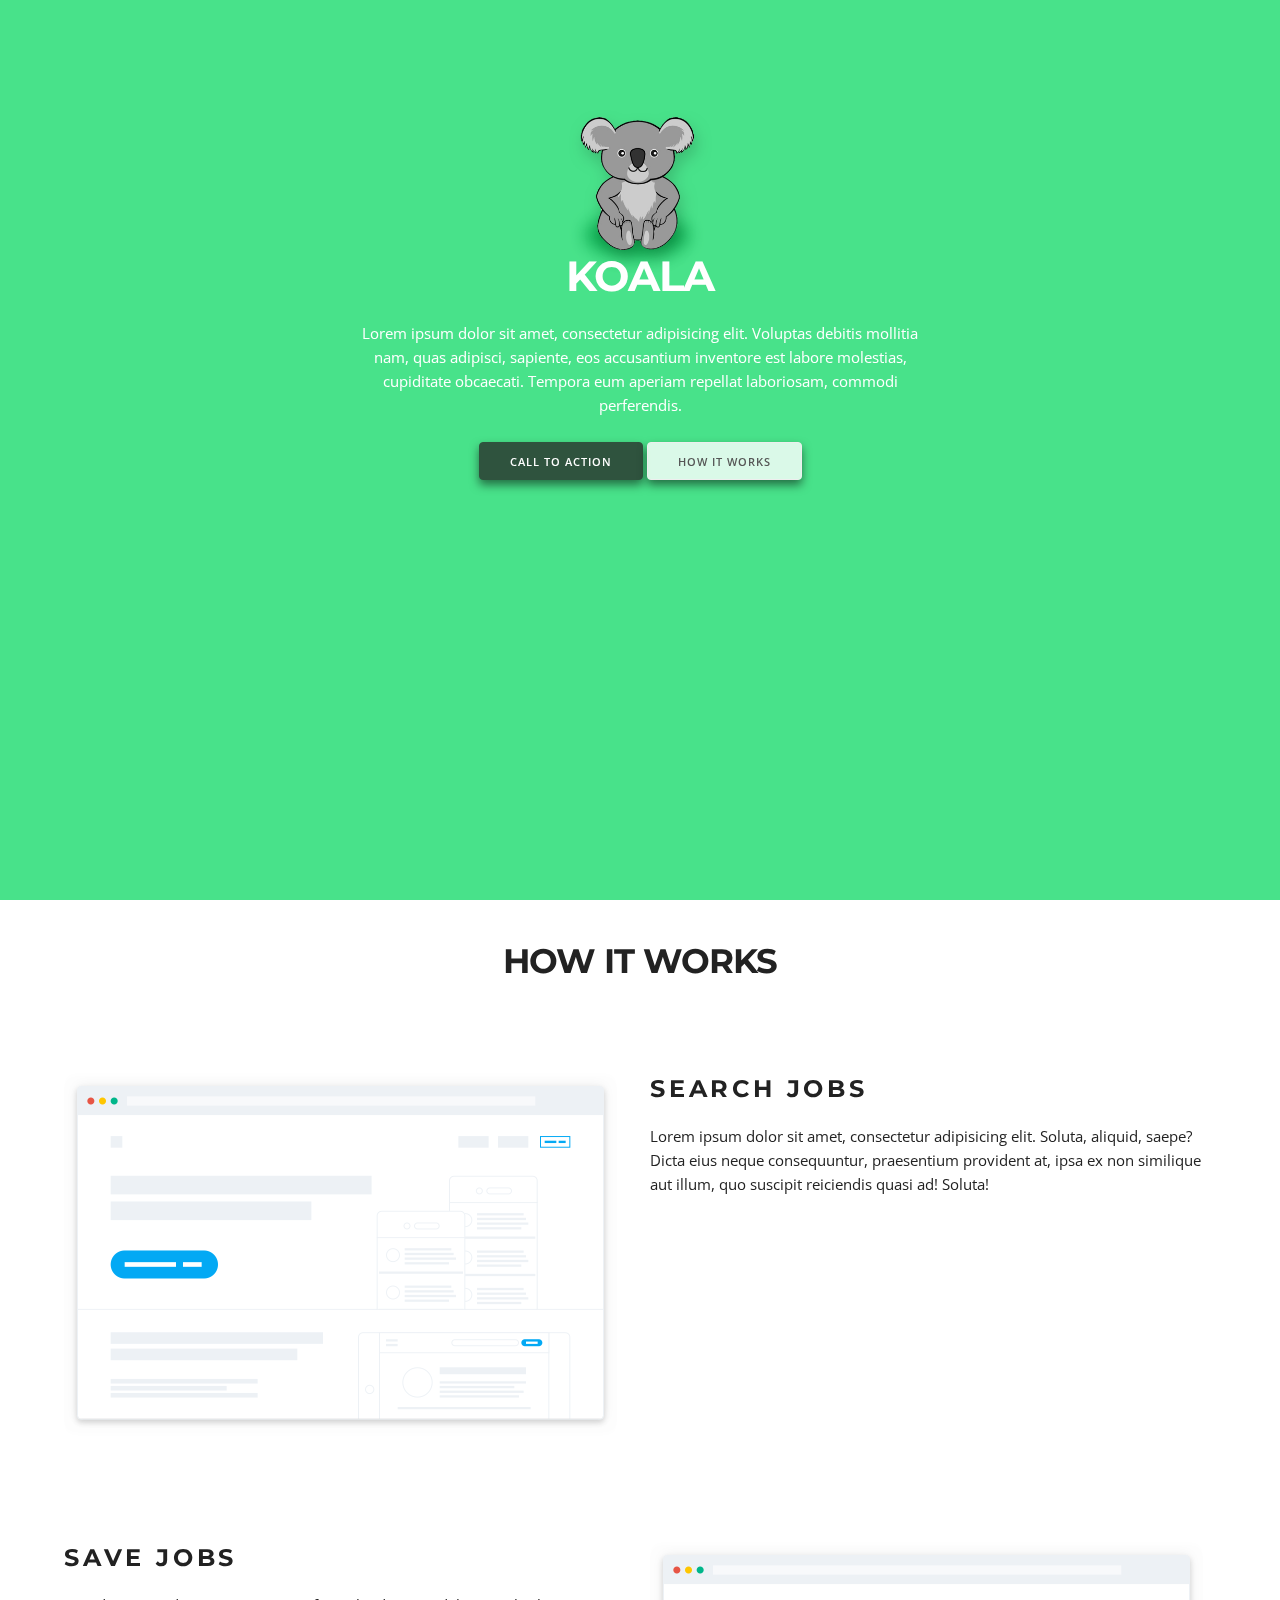
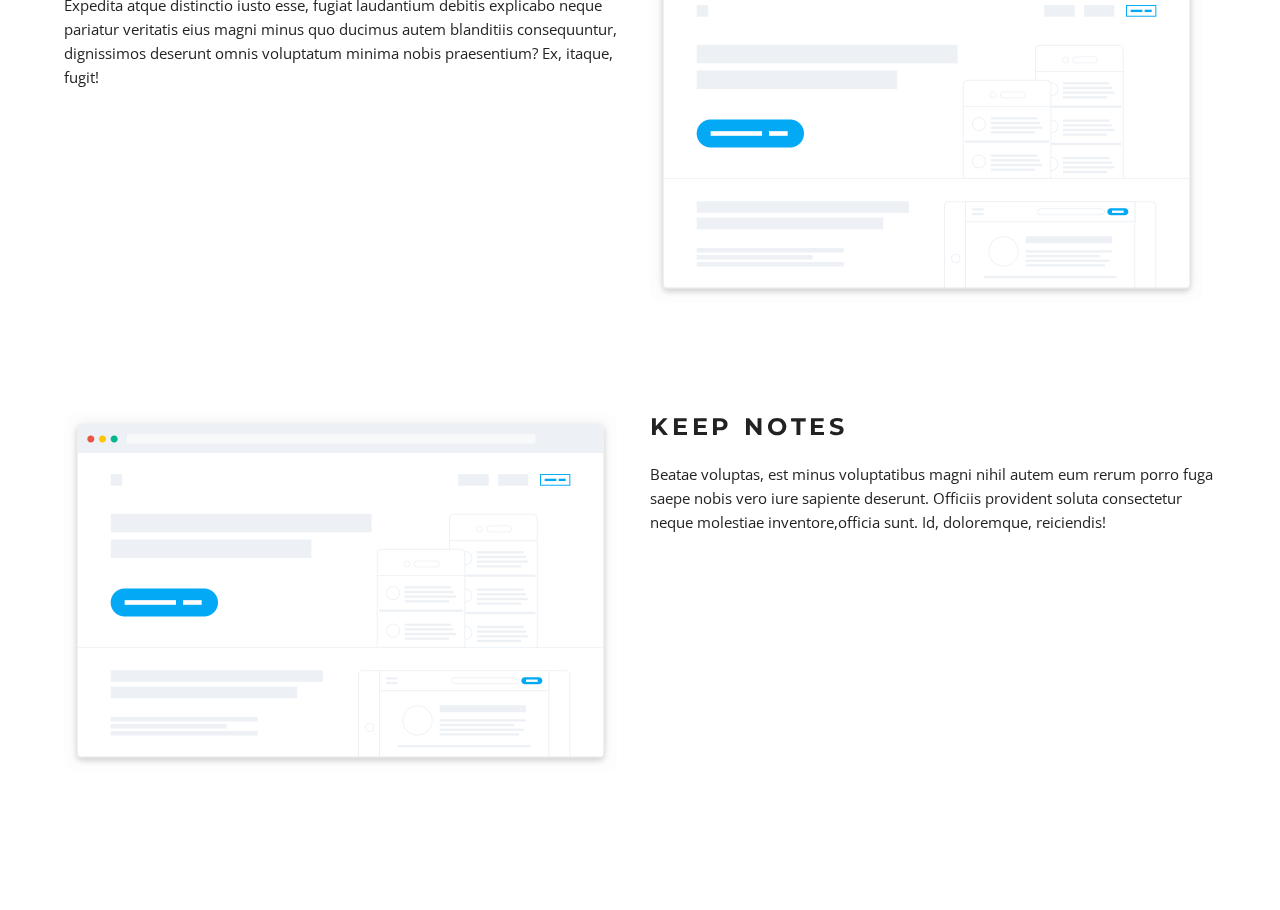
==== commit d66011a0: "add howitworks section styling" ====
--- a/index.html
+++ b/index.html
@@ -22,33 +22,49 @@
               Lorem ipsum dolor sit amet, consectetur adipisicing elit. Voluptas debitis mollitia nam, quas adipisci, sapiente, eos accusantium inventore est labore molestias, cupiditate obcaecati. Tempora eum aperiam repellat laboriosam, commodi perferendis.
             </p>
             <a href="dashboard.html" class="button button-primary">Call To Action</a>
+            <a href="#Works" class="button">How it Works</a>
           </div>
         </div>
       </div>
     </div>
 
 
-    <div class="Works">
+    <div class="Works" id="Works">
       <h2 class="uppercase text-center">How it Works</h2>
       <div class="container">
-        <div class="Search Grid">
-          <div class="Cell six">[img]</div>
+        <div class="Search Grid Feature">
+          <div class="Cell six">
+            <img src="img/placeholder-screenshot.png" alt="">
+          </div>
           <div class="Cell six">
             <h3 class="uppercase">Search Jobs</h3>
+            <p>
+              Lorem ipsum dolor sit amet, consectetur adipisicing elit. Soluta, aliquid, saepe? Dicta eius neque consequuntur, praesentium provident at, ipsa ex non similique aut illum, quo suscipit reiciendis quasi ad! Soluta!
+            </p>
           </div>
         </div>
 
-        <div class="Save Grid">
+        <div class="Save Grid Feature">
           <div class="Cell six">
             <h3 class="uppercase">Save Jobs</h3>
+            <p>
+              Expedita atque distinctio iusto esse, fugiat laudantium debitis explicabo neque pariatur veritatis eius magni minus quo ducimus autem blanditiis consequuntur, dignissimos deserunt omnis voluptatum minima nobis praesentium? Ex, itaque, fugit!
+            </p>
           </div>
-          <div class="Cell six">[img]</div>
+          <div class="Cell six">
+            <img src="img/placeholder-screenshot.png" alt="">
+          </div>
         </div>
 
-        <div class="Keep Grid">
-          <div class="Cell six">[img]</div>
+        <div class="Keep Grid Feature">
+          <div class="Cell six">
+            <img src="img/placeholder-screenshot.png" alt="">
+          </div>
           <div class="Cell six">
             <h3 class="uppercase">Keep Notes</h3>
+            <p>
+              Beatae voluptas, est minus voluptatibus magni nihil autem eum rerum porro fuga saepe nobis vero iure sapiente deserunt. Officiis provident soluta consectetur neque molestiae inventore,officia sunt. Id, doloremque, reiciendis!
+            </p>
           </div>
         </div>
       </div><!-- /.container -->
--- a/style.css
+++ b/style.css
@@ -3,7 +3,7 @@
   /*! normalize.css v3.0.2 | MIT License | git.io/normalize */img,legend{border:0}legend,td,th{padding:0}html{font-family:sans-serif;-ms-text-size-adjust:100%;-webkit-text-size-adjust:100%}body{margin:0}article,aside,details,figcaption,figure,footer,header,hgroup,main,menu,nav,section,summary{display:block}audio,canvas,progress,video{display:inline-block;vertical-align:baseline}audio:not([controls]){display:none;height:0}[hidden],template{display:none}a{background-color:transparent}a:active,a:hover{outline:0}abbr[title]{border-bottom:1px dotted}b,optgroup,strong{font-weight:700}dfn{font-style:italic}h1{font-size:2em;margin:.67em 0}mark{background:#ff0;color:#000}small{font-size:80%}sub,sup{font-size:75%;line-height:0;position:relative;vertical-align:baseline}sup{top:-.5em}sub{bottom:-.25em}svg:not(:root){overflow:hidden}figure{margin:1em 40px}hr{-moz-box-sizing:content-box;box-sizing:content-box;height:0}pre,textarea{overflow:auto}code,kbd,pre,samp{font-family:monospace,monospace;font-size:1em}button,input,optgroup,select,textarea{color:inherit;font:inherit;margin:0}button{overflow:visible}button,select{text-transform:none}button,html input[type=button],input[type=reset],input[type=submit]{-webkit-appearance:button;cursor:pointer}button[disabled],html input[disabled]{cursor:default}button::-moz-focus-inner,input::-moz-focus-inner{border:0;padding:0}input{line-height:normal}input[type=checkbox],input[type=radio]{box-sizing:border-box;padding:0}input[type=number]::-webkit-inner-spin-button,input[type=number]::-webkit-outer-spin-button{height:auto}input[type=search]{-webkit-appearance:textfield;-moz-box-sizing:content-box;-webkit-box-sizing:content-box;box-sizing:content-box}input[type=search]::-webkit-search-cancel-button,input[type=search]::-webkit-search-decoration{-webkit-appearance:none}fieldset{border:1px solid silver;margin:0 2px;padding:.35em .625em .75em}table{border-collapse:collapse;border-spacing:0}
 
 
-  /* Skeleton V2.0.4 | Copyright 2014, Dave Gamache | www.getskeleton.com | Free to use under the MIT license. | http://www.opensource.org/licenses/mit-license.php | 12/29/2014 | Sans-grid */h1,h2,h3{letter-spacing:-.1rem}body,h6{line-height:1.6}ol,p,ul{margin-top:0}html{font-size:62.5%}body{font-size:1.5em;font-weight:400;font-family:'Open Sans',HelveticaNeue,"Helvetica Neue",Helvetica,Arial,sans-serif;color:#222}h1,h2,h3,h4,h5,h6{margin-top:0;margin-bottom:2rem;font-weight:300}h1{font-size:4rem;line-height:1.2}h2{font-size:3.6rem;line-height:1.25}h3{font-size:3rem;line-height:1.3}h4{font-size:2.4rem;line-height:1.35;letter-spacing:-.08rem}h5{font-size:1.8rem;line-height:1.5;letter-spacing:-.05rem}h6{font-size:1.5rem;letter-spacing:0}@media (min-width:550px){h1{font-size:5rem}h2{font-size:4.2rem}h3{font-size:3.6rem}h4{font-size:3rem}h5{font-size:2.4rem}h6{font-size:1.5rem}}a{color:#086C33}a:hover{color:#0FA0CE}.button,button,input[type=submit],input[type=reset],input[type=button]{display:inline-block;height:38px;padding:0 30px;color:#555;text-align:center;font-size:11px;font-weight:600;line-height:38px;letter-spacing:.1rem;text-transform:uppercase;text-decoration:none;white-space:nowrap;background-color:transparent;border-radius:4px;border:1px solid #bbb;cursor:pointer;box-sizing:border-box}.button:focus,.button:hover,button:focus,button:hover,input[type=submit]:focus,input[type=submit]:hover,input[type=reset]:focus,input[type=reset]:hover,input[type=button]:focus,input[type=button]:hover{color:#333;border-color:#888;outline:0}.button.button-primary,button.button-primary,input[type=submit].button-primary,input[type=reset].button-primary,input[type=button].button-primary{color:#FFF;background-color:#2F533E;border-color:#2F533E}.button.button-primary:focus,.button.button-primary:hover,button.button-primary:focus,button.button-primary:hover,input[type=submit].button-primary:focus,input[type=submit].button-primary:hover,input[type=reset].button-primary:focus,input[type=reset].button-primary:hover,input[type=button].button-primary:focus,input[type=button].button-primary:hover{color:#FFF;background-color:#086C33;border-color:#086C33}input[type=tel],input[type=url],input[type=password],input[type=email],input[type=number],input[type=search],input[type=text],select,textarea{height:38px;padding:6px 10px;background-color:#fff;border:1px solid #D1D1D1;border-radius:4px;box-shadow:none;box-sizing:border-box}input[type=tel],input[type=url],input[type=password],input[type=email],input[type=number],input[type=search],input[type=text],textarea{-webkit-appearance:none;-moz-appearance:none;appearance:none}textarea{min-height:65px;padding-top:6px;padding-bottom:6px}input[type=tel]:focus,input[type=url]:focus,input[type=password]:focus,input[type=email]:focus,input[type=number]:focus,input[type=search]:focus,input[type=text]:focus,select:focus,textarea:focus{border:1px solid #2F533E;outline:0}label,legend{display:block;margin-bottom:.5rem;font-weight:600}fieldset{padding:0;border-width:0}input[type=checkbox],input[type=radio]{display:inline}label>.label-body{display:inline-block;margin-left:.5rem;font-weight:400}ul{list-style:circle inside}ol{list-style:decimal inside}ol,ul{padding-left:0}ol ol,ol ul,ul ol,ul ul{margin:1.5rem 0 1.5rem 3rem;font-size:90%}.button,button,li{margin-bottom:1rem}code{padding:.2rem .5rem;margin:0 .2rem;font-size:90%;white-space:nowrap;background:#F1F1F1;border:1px solid #E1E1E1;border-radius:4px}pre>code{display:block;padding:1rem 1.5rem;white-space:pre}td,th{padding:12px 15px;text-align:left;border-bottom:1px solid #E1E1E1}td:first-child,th:first-child{padding-left:0}td:last-child,th:last-child{padding-right:0}fieldset,input,select,textarea{margin-bottom:1.5rem}blockquote,dl,figure,form,ol,p,pre,table,ul{margin-bottom:2.5rem}.u-full-width{width:100%;box-sizing:border-box}.u-max-full-width{max-width:100%;box-sizing:border-box}.u-pull-right{float:right}.u-pull-left{float:left}hr{margin-top:3rem;margin-bottom:3.5rem;border-width:0;border-top:1px solid #E1E1E1}.container:after,.row:after,.u-cf{content:"";display:table;clear:both}
+  /* Skeleton V2.0.4 | Copyright 2014, Dave Gamache | www.getskeleton.com | Free to use under the MIT license. | http://www.opensource.org/licenses/mit-license.php | 12/29/2014 | Sans-grid */h1,h2,h3{letter-spacing:-.1rem}body,h6{line-height:1.6}ol,p,ul{margin-top:0}html{font-size:62.5%}body{font-size:1.5em;font-weight:400;font-family:'Open Sans',HelveticaNeue,"Helvetica Neue",Helvetica,Arial,sans-serif;color:#222}h1,h2,h3,h4,h5,h6{margin-top:0;margin-bottom:2rem;font-weight:300}h1{font-size:4rem;line-height:1.2}h2{font-size:3.6rem;line-height:1.25}h3{font-size:3rem;line-height:1.3}h4{font-size:2.4rem;line-height:1.35;letter-spacing:-.08rem}h5{font-size:1.8rem;line-height:1.5;letter-spacing:-.05rem}h6{font-size:1.5rem;letter-spacing:0}@media (min-width:550px){h1{font-size:5rem}h2{font-size:4.2rem}h3{font-size:3.6rem}h4{font-size:3rem}h5{font-size:2.4rem}h6{font-size:1.5rem}}a{color:#086C33}a:hover{color:#0FA0CE}.button,button,input[type=submit],input[type=reset],input[type=button]{display:inline-block;height:38px;padding:0 30px;color:#555;text-align:center;font-size:11px;font-weight:600;line-height:38px;letter-spacing:.1rem;text-transform:uppercase;text-decoration:none;white-space:nowrap;background-color:rgba(255,255,255,0.8);border-radius:4px;border:1px solid #eee;cursor:pointer;box-sizing:border-box}.button:focus,.button:hover,button:focus,button:hover,input[type=submit]:focus,input[type=submit]:hover,input[type=reset]:focus,input[type=reset]:hover,input[type=button]:focus,input[type=button]:hover{color:#333;background-color:rgba(255,255,255,0.9);border-color:#ddd;outline:0}.button.button-primary,button.button-primary,input[type=submit].button-primary,input[type=reset].button-primary,input[type=button].button-primary{color:#FFF;background-color:#2F533E;border-color:#2F533E}.button.button-primary:focus,.button.button-primary:hover,button.button-primary:focus,button.button-primary:hover,input[type=submit].button-primary:focus,input[type=submit].button-primary:hover,input[type=reset].button-primary:focus,input[type=reset].button-primary:hover,input[type=button].button-primary:focus,input[type=button].button-primary:hover{color:#FFF;background-color:#086C33;border-color:#086C33}input[type=tel],input[type=url],input[type=password],input[type=email],input[type=number],input[type=search],input[type=text],select,textarea{height:38px;padding:6px 10px;background-color:#fff;border:1px solid #D1D1D1;border-radius:4px;box-shadow:none;box-sizing:border-box}input[type=tel],input[type=url],input[type=password],input[type=email],input[type=number],input[type=search],input[type=text],textarea{-webkit-appearance:none;-moz-appearance:none;appearance:none}textarea{min-height:65px;padding-top:6px;padding-bottom:6px}input[type=tel]:focus,input[type=url]:focus,input[type=password]:focus,input[type=email]:focus,input[type=number]:focus,input[type=search]:focus,input[type=text]:focus,select:focus,textarea:focus{border:1px solid #2F533E;outline:0}label,legend{display:block;margin-bottom:.5rem;font-weight:600}fieldset{padding:0;border-width:0}input[type=checkbox],input[type=radio]{display:inline}label>.label-body{display:inline-block;margin-left:.5rem;font-weight:400}ul{list-style:circle inside}ol{list-style:decimal inside}ol,ul{padding-left:0}ol ol,ol ul,ul ol,ul ul{margin:1.5rem 0 1.5rem 3rem;font-size:90%}.button,button,li{margin-bottom:1rem}code{padding:.2rem .5rem;margin:0 .2rem;font-size:90%;white-space:nowrap;background:#F1F1F1;border:1px solid #E1E1E1;border-radius:4px}pre>code{display:block;padding:1rem 1.5rem;white-space:pre}td,th{padding:12px 15px;text-align:left;border-bottom:1px solid #E1E1E1}td:first-child,th:first-child{padding-left:0}td:last-child,th:last-child{padding-right:0}fieldset,input,select,textarea{margin-bottom:1.5rem}blockquote,dl,figure,form,ol,p,pre,table,ul{margin-bottom:2.5rem}.u-full-width{width:100%;box-sizing:border-box}.u-max-full-width{max-width:100%;box-sizing:border-box}.u-pull-right{float:right}.u-pull-left{float:left}hr{margin-top:3rem;margin-bottom:3.5rem;border-width:0;border-top:1px solid #E1E1E1}.container:after,.row:after,.u-cf{content:"";display:table;clear:both}
 
   /* flexbox grid */*{box-sizing:border-box;}.container{margin:0 auto;width:95%;}@media(min-width:750px){.container{width:90%;}}.Grid{display:-webkit-box;display:-ms-flexbox;display:flex;-ms-flex-wrap:wrap;flex-wrap:wrap}.Grid.top{-webkit-box-align:start;-webkit-align-items:flex-start;-ms-flex-align:start;-ms-grid-row-align:flex-start;align-items:flex-start}.Grid.middle{-webkit-box-align:center;-webkit-align-items:center;-ms-flex-align:center;-ms-grid-row-align:center;align-items:center}.Grid.bottom{-webkit-box-align:end;-webkit-align-items:flex-end;-ms-flex-align:end;-ms-grid-row-align:flex-end;align-items:flex-end}.Grid.stretch{-webkit-box-align:stretch;-webkit-align-items:stretch;-ms-flex-align:stretch;-ms-grid-row-align:stretch;align-items:stretch}.Grid.baseline{-webkit-box-align:baseline;-webkit-align-items:baseline;-ms-flex-align:baseline;-ms-grid-row-align:baseline;align-items:baseline}.Grid.left{-webkit-box-pack:start;-ms-flex-pack:start;justify-content:flex-start}.Grid.center{-webkit-box-pack:center;-ms-flex-pack:center;justify-content:center}.Grid.right{-webkit-box-pack:end;-ms-flex-pack:end;justify-content:flex-end}.Grid.between{-webkit-box-pack:justify;-ms-flex-pack:justify;justify-content:space-between}.Grid.around{-ms-flex-pack:distribute;justify-content:space-around}.Cell{box-sizing:border-box;-ms-flex-negative:0;flex-shrink:0;order:10}.Cell:first-child{padding-left:0}.Cell:last-child{padding-right:0}.Cell.fill{width:100%;-webkit-box-flex:1;-ms-flex-positive:1;flex-grow:1}@media (min-width:750px){.Cell.fill{min-width:0;width:0}}.Cell.eight,.Cell.eleven,.Cell.five,.Cell.four,.Cell.nine,.Cell.one,.Cell.seven,.Cell.six,.Cell.ten,.Cell.three,.Cell.twelve,.Cell.two{width:100%}@media (min-width:750px){.Cell{padding:1rem}.Cell.one{width:8.33333%}.Cell.two{width:16.66667%}.Cell.three{width:25%}.Cell.four{width:33.33333%}.Cell.five{width:41.66667%}.Cell.six{width:50%}.Cell.seven{width:58.33333%}.Cell.eight{width:66.66667%}.Cell.nine{width:75%}.Cell.ten{width:83.33333%}.Cell.eleven{width:91.66667%}.Cell.twelve{width:100%}}@media (max-width:749px){.first{order:1}.second{order:2}.third{order:3}}
 
@@ -80,7 +80,7 @@
   width: auto;
   height: auto;
   z-index: -100;
-  opacity: 0.15;
+  opacity: 0.1;
   -ms-transform: translateX(-50%) translateY(-50%);
   -moz-transform: translateX(-50%) translateY(-50%);
   -webkit-transform: translateX(-50%) translateY(-50%);
@@ -93,7 +93,9 @@
   background-color: #fff;
   padding: 4rem 0;
 }
-
+.Feature {
+  margin: 8rem auto;
+}
 
 
 
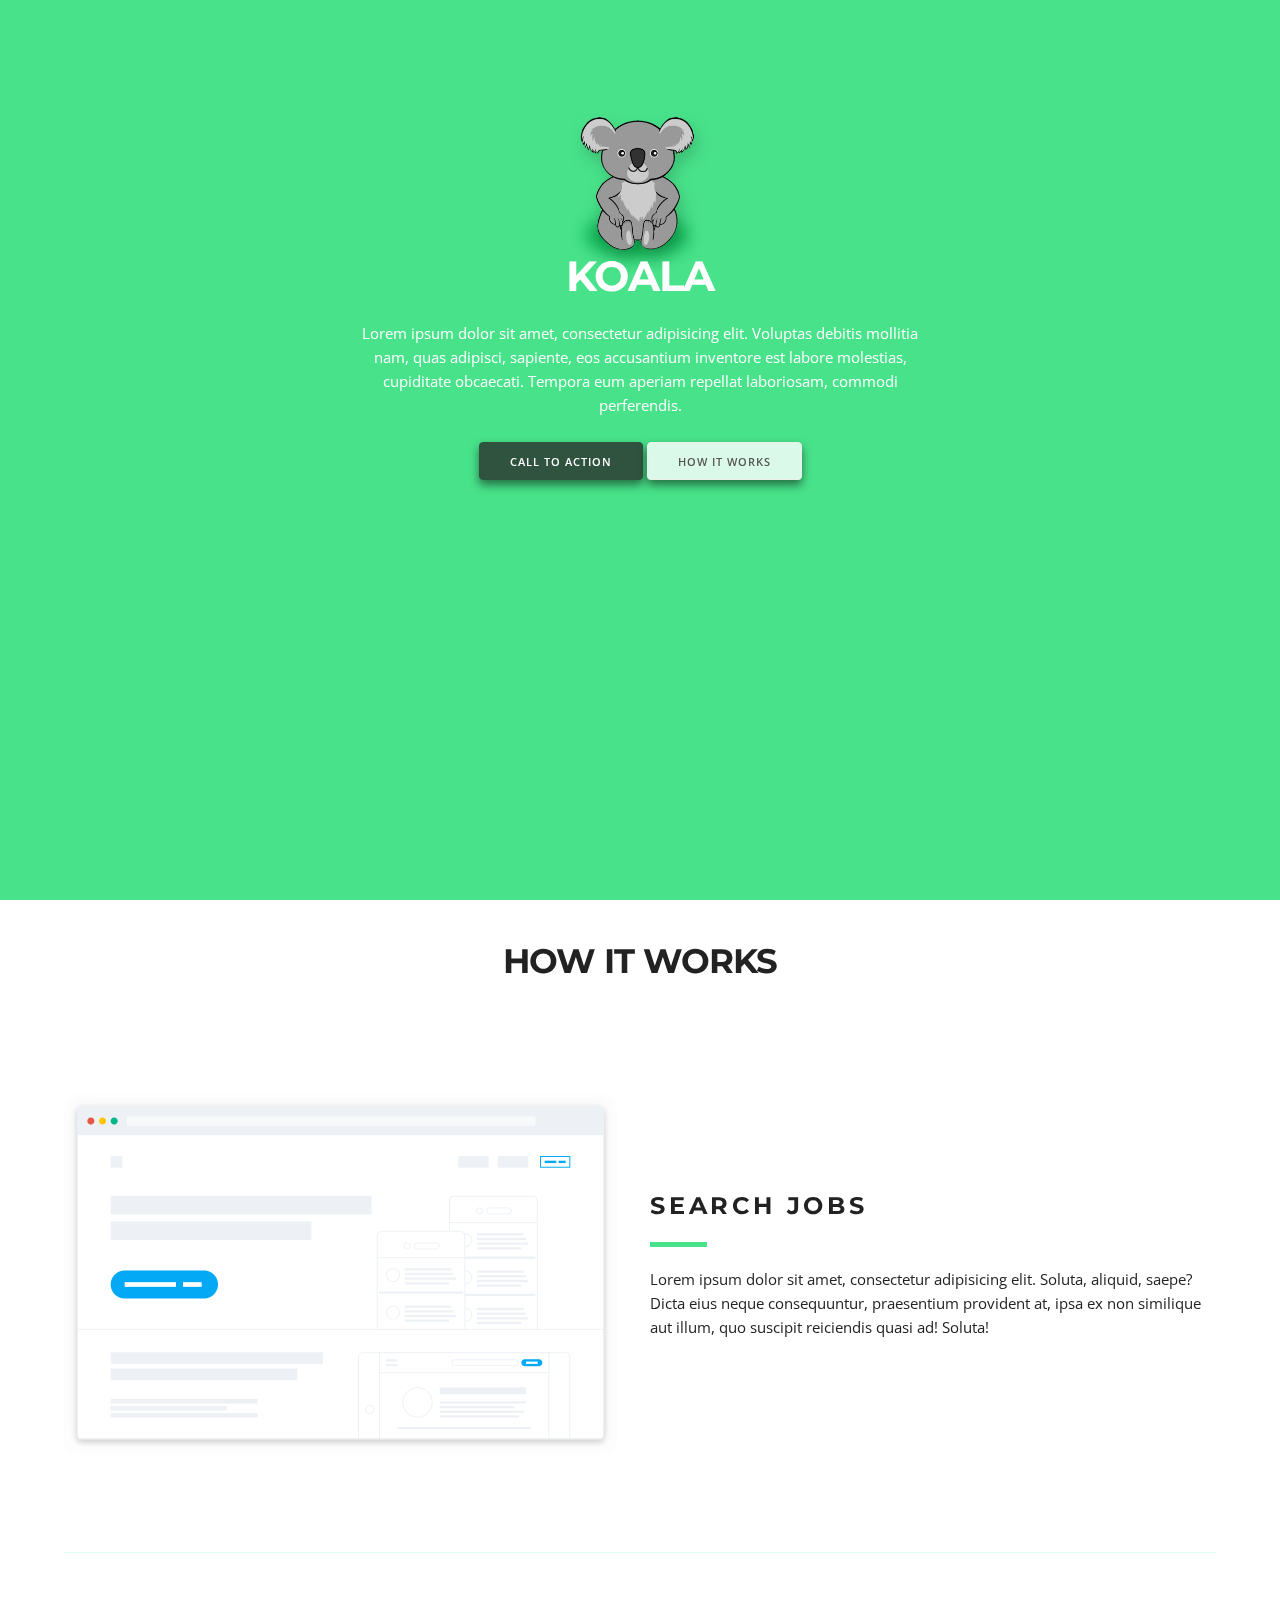
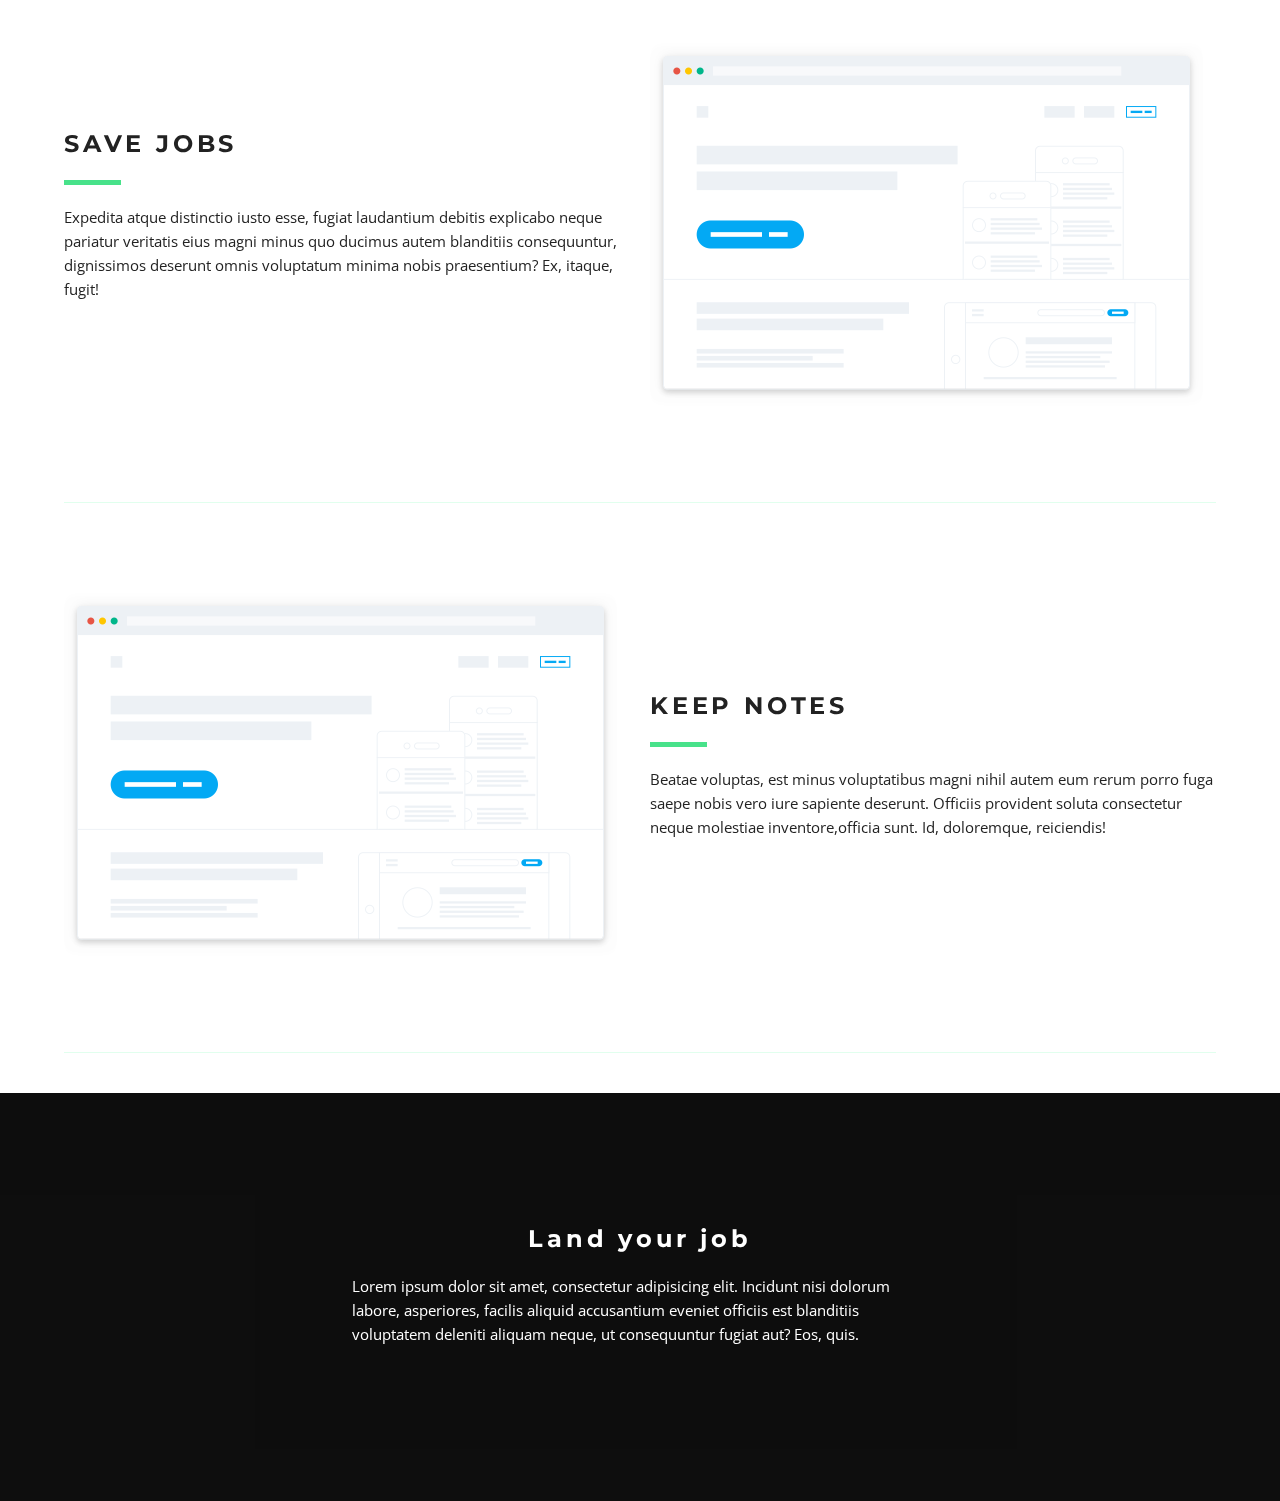
==== commit 152d5e4c: "add story ending and background image" ====
--- a/index.html
+++ b/index.html
@@ -32,7 +32,8 @@
     <div class="Works" id="Works">
       <h2 class="uppercase text-center">How it Works</h2>
       <div class="container">
-        <div class="Search Grid Feature">
+        
+        <div class="Search Grid Feature middle">
           <div class="Cell six">
             <img src="img/placeholder-screenshot.png" alt="">
           </div>
@@ -42,9 +43,9 @@
               Lorem ipsum dolor sit amet, consectetur adipisicing elit. Soluta, aliquid, saepe? Dicta eius neque consequuntur, praesentium provident at, ipsa ex non similique aut illum, quo suscipit reiciendis quasi ad! Soluta!
             </p>
           </div>
-        </div>
+        </div><!-- /.Feature -->
 
-        <div class="Save Grid Feature">
+        <div class="Save Grid Feature middle">
           <div class="Cell six">
             <h3 class="uppercase">Save Jobs</h3>
             <p>
@@ -56,7 +57,7 @@
           </div>
         </div>
 
-        <div class="Keep Grid Feature">
+        <div class="Keep Grid Feature middle">
           <div class="Cell six">
             <img src="img/placeholder-screenshot.png" alt="">
           </div>
@@ -72,6 +73,20 @@
 
 
 
+    <div class="End">
+      <div class="Background-image--end"></div>
+      <div class="container">
+        <div class="Grid center">
+          <div class="Cell six">
+            <h3 class="text-center">Land your job</h3>
+            <p>
+              Lorem ipsum dolor sit amet, consectetur adipisicing elit. Incidunt nisi dolorum labore, asperiores, facilis aliquid accusantium eveniet officiis est blanditiis voluptatem deleniti aliquam neque, ut consequuntur fugiat aut? Eos, quis.
+            </p>
+          </div>
+        </div>
+      </div><!-- /.container -->
+    </div><!-- /.End -->
+
 
 
   </body>
--- a/style.css
+++ b/style.css
@@ -7,13 +7,36 @@
 
   /* flexbox grid */*{box-sizing:border-box;}.container{margin:0 auto;width:95%;}@media(min-width:750px){.container{width:90%;}}.Grid{display:-webkit-box;display:-ms-flexbox;display:flex;-ms-flex-wrap:wrap;flex-wrap:wrap}.Grid.top{-webkit-box-align:start;-webkit-align-items:flex-start;-ms-flex-align:start;-ms-grid-row-align:flex-start;align-items:flex-start}.Grid.middle{-webkit-box-align:center;-webkit-align-items:center;-ms-flex-align:center;-ms-grid-row-align:center;align-items:center}.Grid.bottom{-webkit-box-align:end;-webkit-align-items:flex-end;-ms-flex-align:end;-ms-grid-row-align:flex-end;align-items:flex-end}.Grid.stretch{-webkit-box-align:stretch;-webkit-align-items:stretch;-ms-flex-align:stretch;-ms-grid-row-align:stretch;align-items:stretch}.Grid.baseline{-webkit-box-align:baseline;-webkit-align-items:baseline;-ms-flex-align:baseline;-ms-grid-row-align:baseline;align-items:baseline}.Grid.left{-webkit-box-pack:start;-ms-flex-pack:start;justify-content:flex-start}.Grid.center{-webkit-box-pack:center;-ms-flex-pack:center;justify-content:center}.Grid.right{-webkit-box-pack:end;-ms-flex-pack:end;justify-content:flex-end}.Grid.between{-webkit-box-pack:justify;-ms-flex-pack:justify;justify-content:space-between}.Grid.around{-ms-flex-pack:distribute;justify-content:space-around}.Cell{box-sizing:border-box;-ms-flex-negative:0;flex-shrink:0;order:10}.Cell:first-child{padding-left:0}.Cell:last-child{padding-right:0}.Cell.fill{width:100%;-webkit-box-flex:1;-ms-flex-positive:1;flex-grow:1}@media (min-width:750px){.Cell.fill{min-width:0;width:0}}.Cell.eight,.Cell.eleven,.Cell.five,.Cell.four,.Cell.nine,.Cell.one,.Cell.seven,.Cell.six,.Cell.ten,.Cell.three,.Cell.twelve,.Cell.two{width:100%}@media (min-width:750px){.Cell{padding:1rem}.Cell.one{width:8.33333%}.Cell.two{width:16.66667%}.Cell.three{width:25%}.Cell.four{width:33.33333%}.Cell.five{width:41.66667%}.Cell.six{width:50%}.Cell.seven{width:58.33333%}.Cell.eight{width:66.66667%}.Cell.nine{width:75%}.Cell.ten{width:83.33333%}.Cell.eleven{width:91.66667%}.Cell.twelve{width:100%}}@media (max-width:749px){.first{order:1}.second{order:2}.third{order:3}}
 
-/* Helpers */
-.text-center {
-  text-align: center;
-}
-.uppercase {
-  text-transform: uppercase;
-}
+
+
+
+
+/* body */
+body {
+  background-color: #48E28A;
+}
+.Page-wrap {
+  position: relative;
+  z-index: 5;
+}
+.Background-image {
+  background-image: url('img/main-bg.jpg');
+  background-position: 0 0;
+  background-size: cover;
+  background-attachment: fixed;
+  bottom: 0;
+  height: 100%;
+  left: 0;
+  opacity: 0.5;
+  position: fixed;
+  right: 0;
+  top: 0;
+  width: 100%;
+  z-index: 1;
+}
+
+
+
 
 
 
@@ -94,8 +117,42 @@
   padding: 4rem 0;
 }
 .Feature {
-  margin: 8rem auto;
-}
+  border-bottom: 1px solid #E1FFEE;
+  padding: 8rem 0;
+}
+.Feature h3:after {
+  background-color: #48E28A;
+  content: '';
+  display: block;
+  height: 5px;
+  margin: 2rem 0;
+  width: 10%;
+}
+
+
+.End {
+  background-color: #444;
+  background-image: url('img/end.jpeg');
+  background-position: center center;
+  background-attachment: fixed;
+  background-size: cover;
+  color: #fff;
+  padding: 12rem 0;
+  position: relative;
+}
+.End .container {
+  position: relative;
+  z-index: 10;
+}
+.Background-image--end {
+  background-color: rgba(0,0,0,0.8);
+  position: absolute;
+  z-index: 1;
+  height: 100%;
+  top: 0;
+  width: 100%;
+}
+
 
 
 
@@ -131,31 +188,6 @@
   }
 
 
-
-
-/* body */
-body {
-  background-color: #48E28A;
-}
-.Page-wrap {
-  position: relative;
-  z-index: 5;
-}
-.Background-image {
-  background-image: url('img/main-bg.jpg');
-  background-position: 0 0;
-  background-size: cover;
-  background-attachment: fixed;
-  bottom: 0;
-  height: 100%;
-  left: 0;
-  opacity: 0.5;
-  position: fixed;
-  right: 0;
-  top: 0;
-  width: 100%;
-  z-index: 1;
-}
 
 
 
@@ -225,3 +257,17 @@
   top: 0;
   width: 25%;
 }
+
+
+
+
+
+
+
+/* Helpers */
+.text-center {
+  text-align: center;
+}
+.uppercase {
+  text-transform: uppercase;
+}
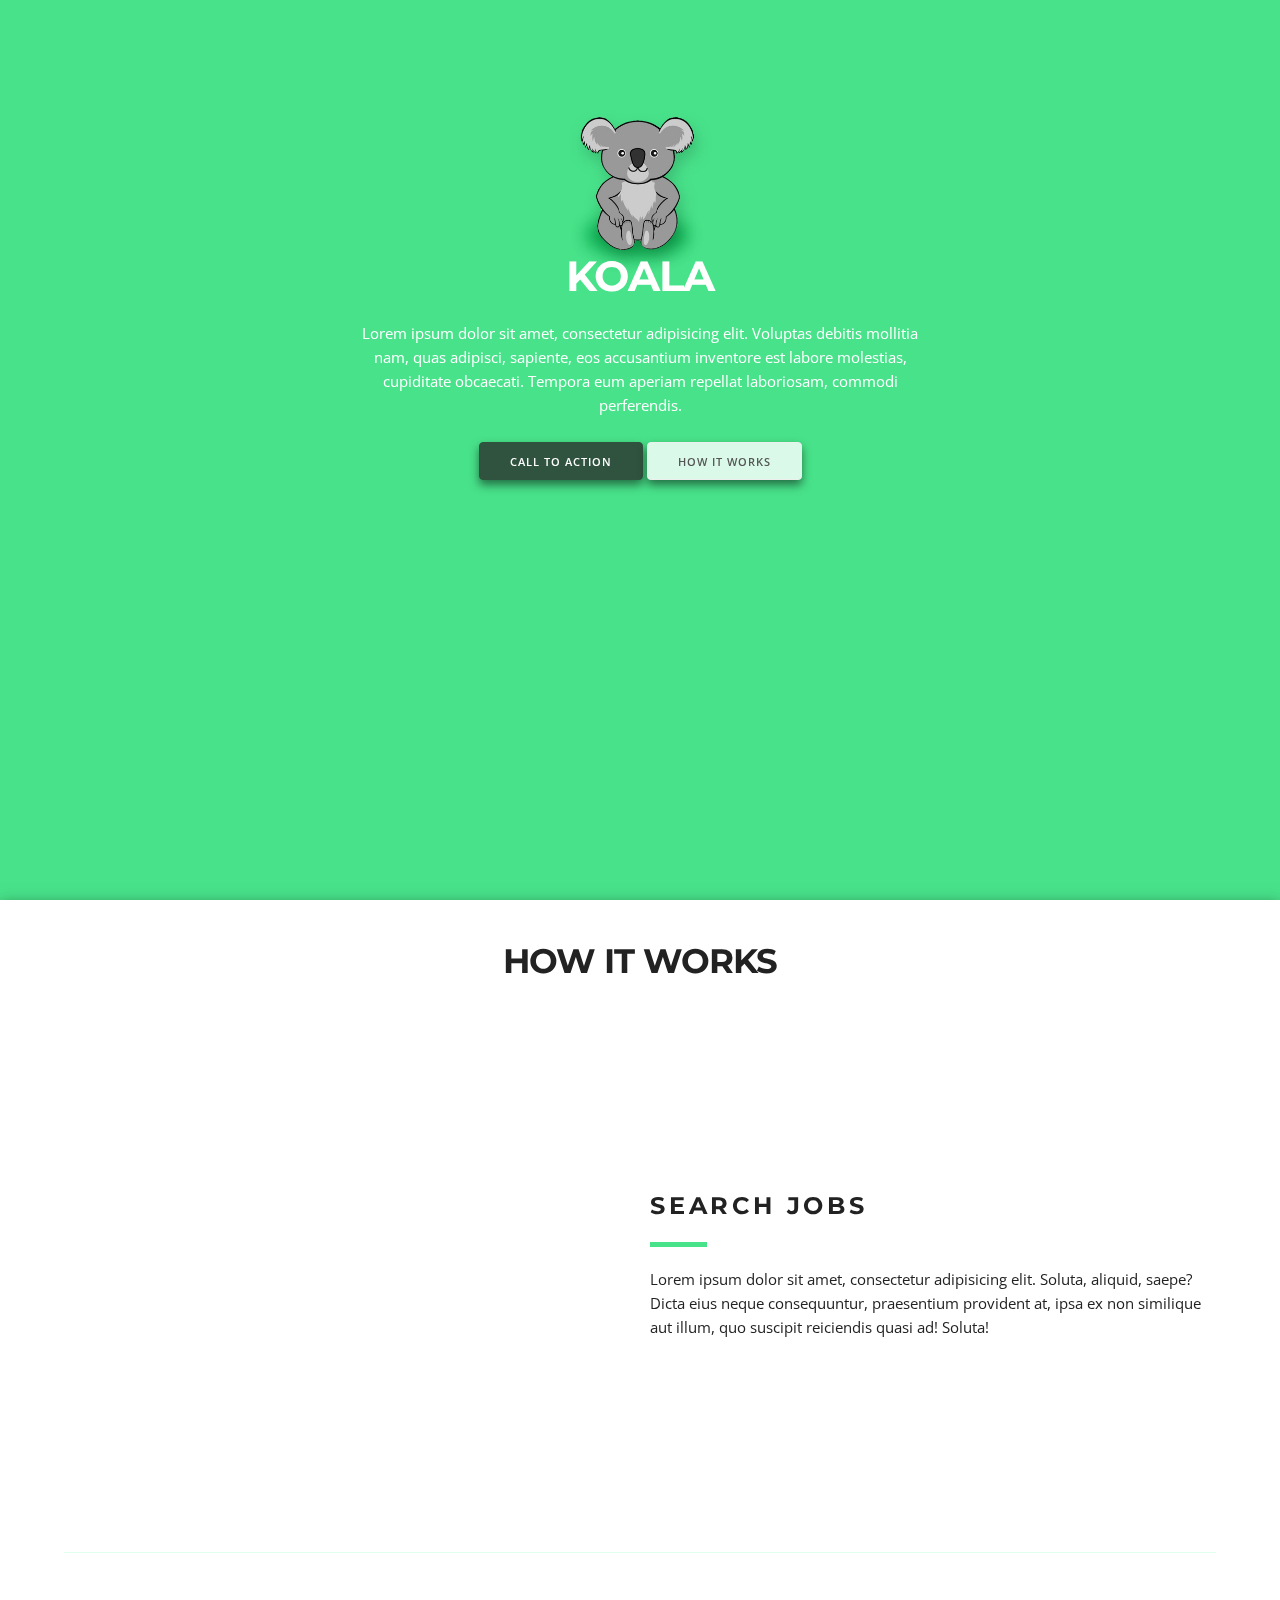
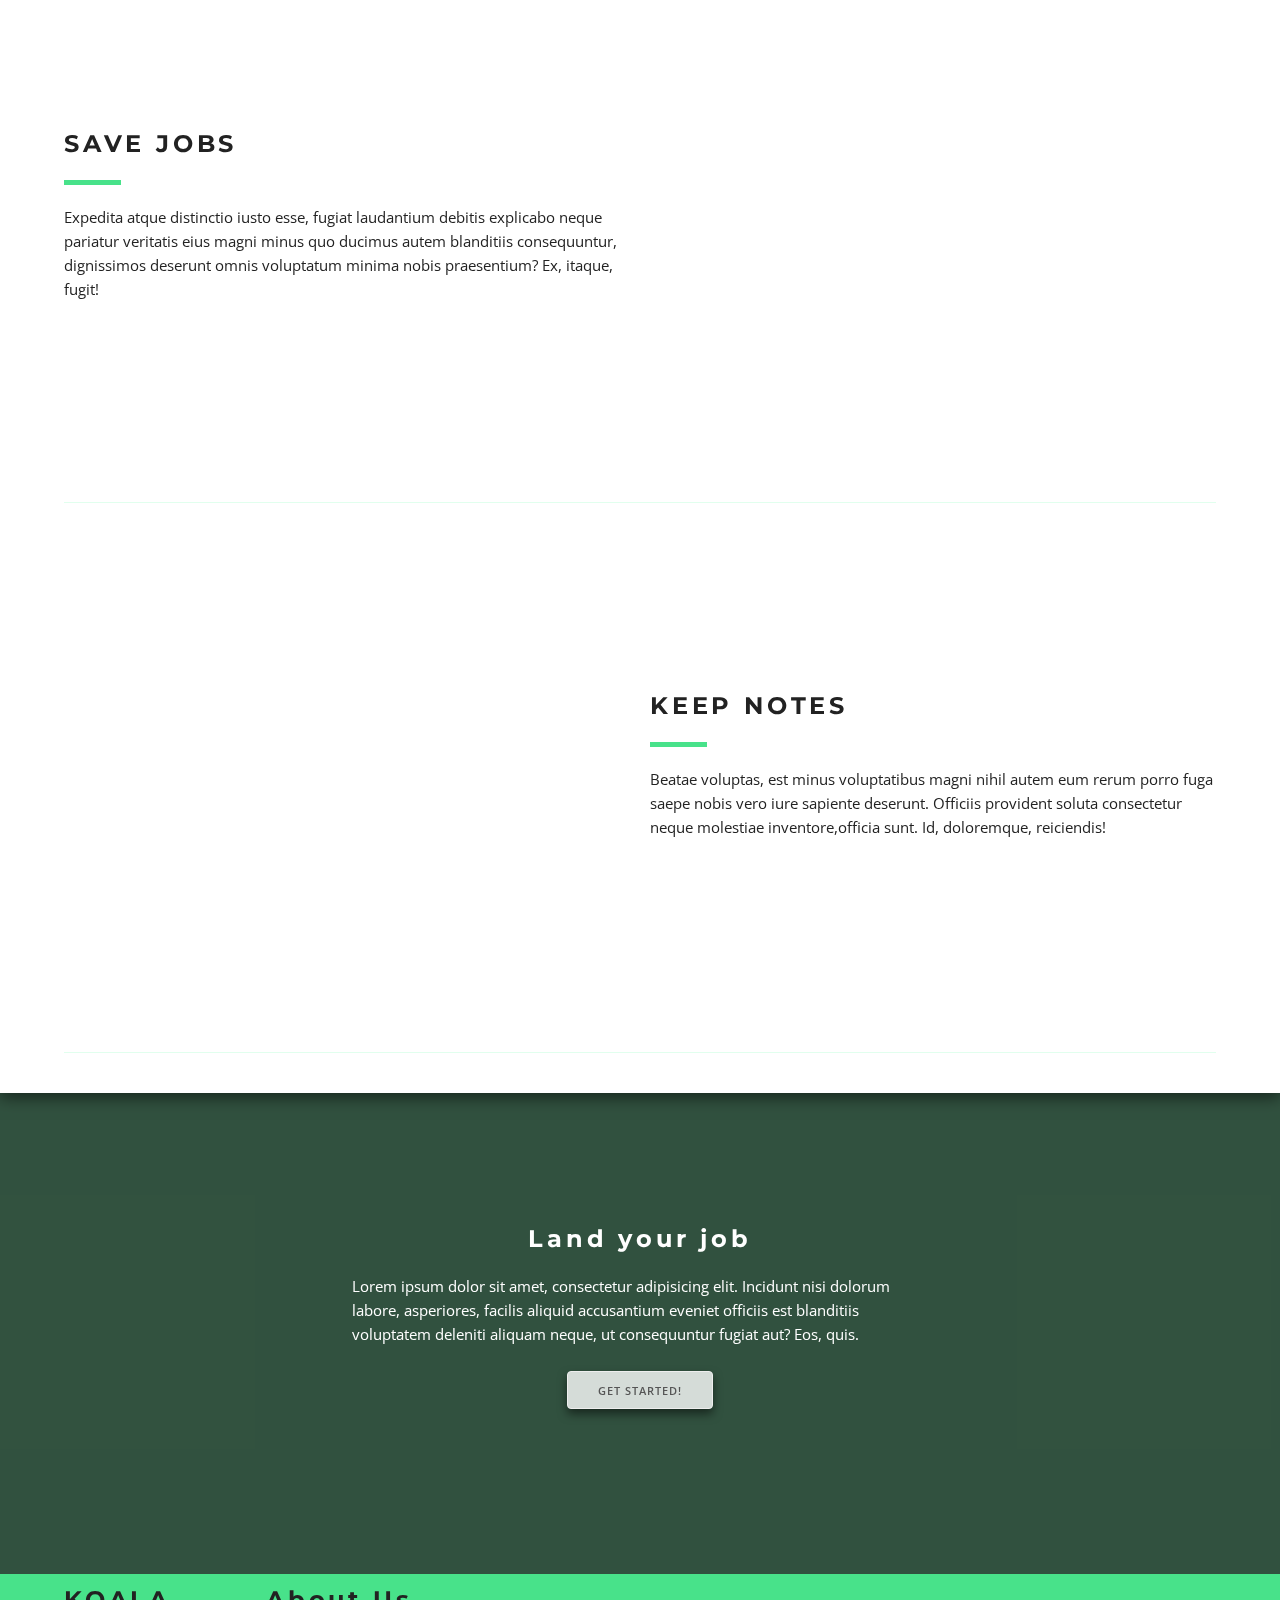
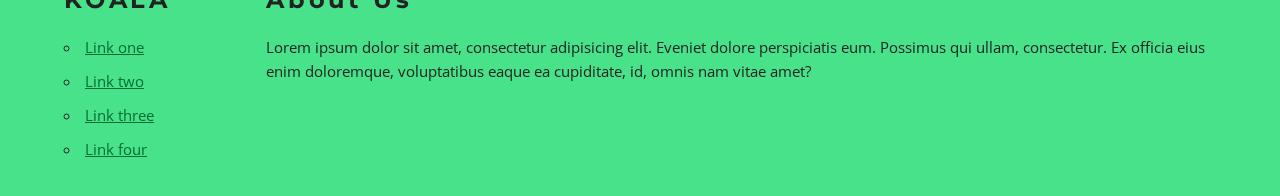
==== commit 73234cfe: "finish landing page. animate notes on hover" ====
--- a/index.html
+++ b/index.html
@@ -4,7 +4,8 @@
     <title></title>
     <meta charset="UTF-8">
     <meta name="viewport" content="width=device-width, initial-scale=1">
-    <link href="style.css" rel="stylesheet">
+    <link href="css/aos.css" rel="stylesheet">
+    <link href="css/style.css" rel="stylesheet">
   </head>
   <body>
     
@@ -35,7 +36,7 @@
         
         <div class="Search Grid Feature middle">
           <div class="Cell six">
-            <img src="img/placeholder-screenshot.png" alt="">
+            <img src="img/placeholder-screenshot.png" alt="" data-aos="fade-right" data-aos-anchor-placement="top-center">
           </div>
           <div class="Cell six">
             <h3 class="uppercase">Search Jobs</h3>
@@ -53,13 +54,13 @@
             </p>
           </div>
           <div class="Cell six">
-            <img src="img/placeholder-screenshot.png" alt="">
+            <img src="img/placeholder-screenshot.png" alt="" data-aos="fade-left">
           </div>
         </div>
 
         <div class="Keep Grid Feature middle">
           <div class="Cell six">
-            <img src="img/placeholder-screenshot.png" alt="">
+            <img src="img/placeholder-screenshot.png" alt="" data-aos="fade-right">
           </div>
           <div class="Cell six">
             <h3 class="uppercase">Keep Notes</h3>
@@ -82,12 +83,46 @@
             <p>
               Lorem ipsum dolor sit amet, consectetur adipisicing elit. Incidunt nisi dolorum labore, asperiores, facilis aliquid accusantium eveniet officiis est blanditiis voluptatem deleniti aliquam neque, ut consequuntur fugiat aut? Eos, quis.
             </p>
+            <p class="text-center">
+              <a href="dashboard.html" class="button">Get Started!</a>
+            </p>
           </div>
         </div>
       </div><!-- /.container -->
     </div><!-- /.End -->
 
 
+    <footer>
+      <div class="container">
+        <div class="Grid">
 
+          <div class="Cell two">
+            <h3 class="uppercase">KOALA</h3>
+            <ul>
+              <li><a href="">Link one</a></li>
+              <li><a href="">Link two</a></li>
+              <li><a href="">Link three</a></li>
+              <li><a href="">Link four</a></li>
+            </ul>
+          </div>
+
+          <div class="Cell fill">
+            <h3>About Us</h3>
+            <p>
+              Lorem ipsum dolor sit amet, consectetur adipisicing elit. Eveniet dolore perspiciatis eum. Possimus qui ullam, consectetur. Ex officia eius enim doloremque, voluptatibus eaque ea cupiditate, id, omnis nam vitae amet?
+            </p>
+          </div>
+
+
+        </div>
+      </div>
+    </footer>
+
+
+
+  <script src="js/aos.js"></script>
+  <script>
+    AOS.init();
+  </script>
   </body>
 </html>
--- a/css/style.css
+++ b/css/style.css
@@ -0,0 +1,301 @@
+@import url('https://fonts.googleapis.com/css?family=Montserrat:400,700|Open+Sans');
+
+  /*! normalize.css v3.0.2 | MIT License | git.io/normalize */img,legend{border:0}legend,td,th{padding:0}html{font-family:sans-serif;-ms-text-size-adjust:100%;-webkit-text-size-adjust:100%}body{margin:0}article,aside,details,figcaption,figure,footer,header,hgroup,main,menu,nav,section,summary{display:block}audio,canvas,progress,video{display:inline-block;vertical-align:baseline}audio:not([controls]){display:none;height:0}[hidden],template{display:none}a{background-color:transparent}a:active,a:hover{outline:0}abbr[title]{border-bottom:1px dotted}b,optgroup,strong{font-weight:700}dfn{font-style:italic}h1{font-size:2em;margin:.67em 0}mark{background:#ff0;color:#000}small{font-size:80%}sub,sup{font-size:75%;line-height:0;position:relative;vertical-align:baseline}sup{top:-.5em}sub{bottom:-.25em}svg:not(:root){overflow:hidden}figure{margin:1em 40px}hr{-moz-box-sizing:content-box;box-sizing:content-box;height:0}pre,textarea{overflow:auto}code,kbd,pre,samp{font-family:monospace,monospace;font-size:1em}button,input,optgroup,select,textarea{color:inherit;font:inherit;margin:0}button{overflow:visible}button,select{text-transform:none}button,html input[type=button],input[type=reset],input[type=submit]{-webkit-appearance:button;cursor:pointer}button[disabled],html input[disabled]{cursor:default}button::-moz-focus-inner,input::-moz-focus-inner{border:0;padding:0}input{line-height:normal}input[type=checkbox],input[type=radio]{box-sizing:border-box;padding:0}input[type=number]::-webkit-inner-spin-button,input[type=number]::-webkit-outer-spin-button{height:auto}input[type=search]{-webkit-appearance:textfield;-moz-box-sizing:content-box;-webkit-box-sizing:content-box;box-sizing:content-box}input[type=search]::-webkit-search-cancel-button,input[type=search]::-webkit-search-decoration{-webkit-appearance:none}fieldset{border:1px solid silver;margin:0 2px;padding:.35em .625em .75em}table{border-collapse:collapse;border-spacing:0}
+
+
+  /* Skeleton V2.0.4 | Copyright 2014, Dave Gamache | www.getskeleton.com | Free to use under the MIT license. | http://www.opensource.org/licenses/mit-license.php | 12/29/2014 | Sans-grid */h1,h2,h3{letter-spacing:-.1rem}body,h6{line-height:1.6}ol,p,ul{margin-top:0}html{font-size:62.5%}body{font-size:1.5em;font-weight:400;font-family:'Open Sans',HelveticaNeue,"Helvetica Neue",Helvetica,Arial,sans-serif;color:#222}h1,h2,h3,h4,h5,h6{margin-top:0;margin-bottom:2rem;font-weight:300}h1{font-size:4rem;line-height:1.2}h2{font-size:3.6rem;line-height:1.25}h3{font-size:3rem;line-height:1.3}h4{font-size:2.4rem;line-height:1.35;letter-spacing:-.08rem}h5{font-size:1.8rem;line-height:1.5;letter-spacing:-.05rem}h6{font-size:1.5rem;letter-spacing:0}@media (min-width:550px){h1{font-size:5rem}h2{font-size:4.2rem}h3{font-size:3.6rem}h4{font-size:3rem}h5{font-size:2.4rem}h6{font-size:1.5rem}}a{color:#086C33}a:hover{color:#0FA0CE}.button,button,input[type=submit],input[type=reset],input[type=button]{display:inline-block;height:38px;padding:0 30px;color:#555;text-align:center;font-size:11px;font-weight:600;line-height:38px;letter-spacing:.1rem;text-transform:uppercase;text-decoration:none;white-space:nowrap;background-color:rgba(255,255,255,0.8);border-radius:4px;border:1px solid #eee;cursor:pointer;box-sizing:border-box}.button:focus,.button:hover,button:focus,button:hover,input[type=submit]:focus,input[type=submit]:hover,input[type=reset]:focus,input[type=reset]:hover,input[type=button]:focus,input[type=button]:hover{color:#333;background-color:rgba(255,255,255,0.9);border-color:#ddd;outline:0}.button.button-primary,button.button-primary,input[type=submit].button-primary,input[type=reset].button-primary,input[type=button].button-primary{color:#FFF;background-color:#2F533E;border-color:#2F533E}.button.button-primary:focus,.button.button-primary:hover,button.button-primary:focus,button.button-primary:hover,input[type=submit].button-primary:focus,input[type=submit].button-primary:hover,input[type=reset].button-primary:focus,input[type=reset].button-primary:hover,input[type=button].button-primary:focus,input[type=button].button-primary:hover{color:#FFF;background-color:#086C33;border-color:#086C33}input[type=tel],input[type=url],input[type=password],input[type=email],input[type=number],input[type=search],input[type=text],select,textarea{height:38px;padding:6px 10px;background-color:#fff;border:1px solid #D1D1D1;border-radius:4px;box-shadow:none;box-sizing:border-box}input[type=tel],input[type=url],input[type=password],input[type=email],input[type=number],input[type=search],input[type=text],textarea{-webkit-appearance:none;-moz-appearance:none;appearance:none}textarea{min-height:65px;padding-top:6px;padding-bottom:6px}input[type=tel]:focus,input[type=url]:focus,input[type=password]:focus,input[type=email]:focus,input[type=number]:focus,input[type=search]:focus,input[type=text]:focus,select:focus,textarea:focus{border:1px solid #2F533E;outline:0}label,legend{display:block;margin-bottom:.5rem;font-weight:600}fieldset{padding:0;border-width:0}input[type=checkbox],input[type=radio]{display:inline}label>.label-body{display:inline-block;margin-left:.5rem;font-weight:400}ul{list-style:circle inside}ol{list-style:decimal inside}ol,ul{padding-left:0}ol ol,ol ul,ul ol,ul ul{margin:1.5rem 0 1.5rem 3rem;font-size:90%}.button,button,li{margin-bottom:1rem}code{padding:.2rem .5rem;margin:0 .2rem;font-size:90%;white-space:nowrap;background:#F1F1F1;border:1px solid #E1E1E1;border-radius:4px}pre>code{display:block;padding:1rem 1.5rem;white-space:pre}td,th{padding:12px 15px;text-align:left;border-bottom:1px solid #E1E1E1}td:first-child,th:first-child{padding-left:0}td:last-child,th:last-child{padding-right:0}fieldset,input,select,textarea{margin-bottom:1.5rem}blockquote,dl,figure,form,ol,p,pre,table,ul{margin-bottom:2.5rem}.u-full-width{width:100%;box-sizing:border-box}.u-max-full-width{max-width:100%;box-sizing:border-box}.u-pull-right{float:right}.u-pull-left{float:left}hr{margin-top:3rem;margin-bottom:3.5rem;border-width:0;border-top:1px solid #E1E1E1}.container:after,.row:after,.u-cf{content:"";display:table;clear:both}
+
+  /* flexbox grid */*{box-sizing:border-box;}.container{margin:0 auto;width:95%;}@media(min-width:750px){.container{width:90%;}}.Grid{display:-webkit-box;display:-ms-flexbox;display:flex;-ms-flex-wrap:wrap;flex-wrap:wrap}.Grid.top{-webkit-box-align:start;-webkit-align-items:flex-start;-ms-flex-align:start;-ms-grid-row-align:flex-start;align-items:flex-start}.Grid.middle{-webkit-box-align:center;-webkit-align-items:center;-ms-flex-align:center;-ms-grid-row-align:center;align-items:center}.Grid.bottom{-webkit-box-align:end;-webkit-align-items:flex-end;-ms-flex-align:end;-ms-grid-row-align:flex-end;align-items:flex-end}.Grid.stretch{-webkit-box-align:stretch;-webkit-align-items:stretch;-ms-flex-align:stretch;-ms-grid-row-align:stretch;align-items:stretch}.Grid.baseline{-webkit-box-align:baseline;-webkit-align-items:baseline;-ms-flex-align:baseline;-ms-grid-row-align:baseline;align-items:baseline}.Grid.left{-webkit-box-pack:start;-ms-flex-pack:start;justify-content:flex-start}.Grid.center{-webkit-box-pack:center;-ms-flex-pack:center;justify-content:center}.Grid.right{-webkit-box-pack:end;-ms-flex-pack:end;justify-content:flex-end}.Grid.between{-webkit-box-pack:justify;-ms-flex-pack:justify;justify-content:space-between}.Grid.around{-ms-flex-pack:distribute;justify-content:space-around}.Cell{box-sizing:border-box;-ms-flex-negative:0;flex-shrink:0;order:10}.Cell:first-child{padding-left:0}.Cell:last-child{padding-right:0}.Cell.fill{width:100%;-webkit-box-flex:1;-ms-flex-positive:1;flex-grow:1}@media (min-width:750px){.Cell.fill{min-width:0;width:0}}.Cell.eight,.Cell.eleven,.Cell.five,.Cell.four,.Cell.nine,.Cell.one,.Cell.seven,.Cell.six,.Cell.ten,.Cell.three,.Cell.twelve,.Cell.two{width:100%}@media (min-width:750px){.Cell{padding:1rem}.Cell.one{width:8.33333%}.Cell.two{width:16.66667%}.Cell.three{width:25%}.Cell.four{width:33.33333%}.Cell.five{width:41.66667%}.Cell.six{width:50%}.Cell.seven{width:58.33333%}.Cell.eight{width:66.66667%}.Cell.nine{width:75%}.Cell.ten{width:83.33333%}.Cell.eleven{width:91.66667%}.Cell.twelve{width:100%}}@media (max-width:749px){.first{order:1}.second{order:2}.third{order:3}}
+
+
+
+
+
+/* body */
+body {
+  background-color: #48E28A;
+}
+.Page-wrap {
+  position: relative;
+  z-index: 5;
+}
+.Background-image {
+  background-image: url('../img/main-bg.jpg');
+  background-position: 0 0;
+  background-size: cover;
+  background-attachment: fixed;
+  bottom: 0;
+  height: 100%;
+  left: 0;
+  opacity: 0.2;
+  position: fixed;
+  right: 0;
+  top: 0;
+  width: 100%;
+  z-index: 1;
+}
+
+
+
+
+
+
+/* Buttons */
+button,
+.button {
+  box-shadow: 0 5px 10px 0 rgba(0,0,0,0.50);
+  transition: .2s all ease-in;
+}
+  button:hover,
+  .button:hover {
+    box-shadow: 0 7px 15px 0 rgba(0,0,0,0.50);
+  }
+
+
+
+/* Typography */
+h1,h2,h3,h4,h5,h6 { 
+  font-weight:700;
+  font-family:'Montserrat',HelveticaNeue,"Helvetica Neue",Helvetica,Arial,sans-serif; 
+}
+h1, .h1 {
+  font-size: 4.2rem;
+}
+h2, .h2 {
+  font-size: 3.4rem;
+}
+h3, .h3 {
+  font-size: 2.4rem;
+  letter-spacing: .38rem;
+}
+
+
+
+
+
+
+
+
+/* Landing Page */
+.Landing {
+  height: 100vh;
+  padding: 10rem 0;
+  text-align: center;
+}
+.Landing__logo img {
+  height: auto;
+  margin-bottom: -3rem;
+  width: 25%;
+}
+.Landing p {
+  color: #fff;
+}
+.Landing__logo h1 {
+  color: #fff;
+  font-weight: bold;
+}
+.Landing__video {
+  position: fixed;
+  top: 50%;
+  left: 50%;
+  min-width: 100%;
+  min-height: 100%;
+  width: auto;
+  height: auto;
+  z-index: -100;
+  opacity: 0.1;
+  -ms-transform: translateX(-50%) translateY(-50%);
+  -moz-transform: translateX(-50%) translateY(-50%);
+  -webkit-transform: translateX(-50%) translateY(-50%);
+  transform: translateX(-50%) translateY(-50%);
+  background: url(polina.jpg) no-repeat;
+  background-size: cover; 
+}
+
+.Works {
+  background-color: #fff;
+  box-shadow: 0 5px 15px 0 rgba(0,0,0,0.50);
+  padding: 4rem 0;
+  position: relative;
+  z-index: 5;
+}
+.Feature {
+  border-bottom: 1px solid #E1FFEE;
+  padding: 8rem 0;
+}
+.Feature h3:after {
+  background-color: #48E28A;
+  content: '';
+  display: block;
+  height: 5px;
+  margin: 2rem 0;
+  width: 10%;
+}
+
+
+.End {
+  background-color: #444;
+  background-image: url('../img/end.jpeg');
+  background-position: center center;
+  background-attachment: fixed;
+  background-size: cover;
+  color: #fff;
+  padding: 12rem 0;
+  position: relative;
+}
+.End .container {
+  position: relative;
+  z-index: 5;
+}
+.Background-image--end {
+  background-color: rgba(48,83,63,0.9);
+  position: absolute;
+  z-index: 1;
+  height: 100%;
+  top: 0;
+  width: 100%;
+}
+
+
+
+
+
+
+.Header {
+  background-color: #fff;
+}
+.Header > .container {
+  height: 60px;
+}
+.Brand h1 {
+  font-size: 3.4rem;
+  font-weight: bold;
+  margin: 0;
+}
+.Brand img {
+  height: auto;
+  width: 80%;
+}
+
+
+
+
+
+/* Job */
+.Job {
+  margin: 4rem 0;
+}
+.Job__title {
+  color: #fff;
+  font-weight: bold;
+  letter-spacing: 0.1rem;
+  margin-bottom: 10px;
+}
+.Job__company {
+  color: rgba(255,255,255,0.8);
+  font-weight: bold;
+  letter-spacing: 0.15rem;
+  margin-bottom: 10px;
+}
+.Job__link a {
+  color: #30533F;
+  font-size: 1.6rem;
+  font-weight: bold;
+  letter-spacing: 0.2rem;
+  text-decoration: none;
+}
+  .Job__link a:hover {
+    color: #000;
+  }
+
+
+
+
+
+
+
+
+
+
+.Card {
+  background: #fff;
+  box-shadow: 0 5px 30px 0 rgba(0,0,0,0.30);
+  border-radius: 5px;
+  height: 100%;
+  padding: 20px;
+}
+
+.Note {
+  height: 240px;
+  margin-bottom: 3.5rem;
+  overflow: hidden;
+  position: relative;
+  transition: all .3s ease-in-out;
+  transform: scale(1);   
+  width: 100%;
+}
+  .Note:hover {
+    box-shadow: 0 13px 25px 0 rgba(0, 0, 0, 0.3), 0 11px 7px 0 rgba(0, 0, 0, 0.19);
+    transform: scale(1.05);
+  }
+.Note__content {
+  border: none;
+  height: 100px;
+  overflow: hidden;
+  padding: 0;
+  width: 100%;
+}
+  .Note__content:focus {
+    border: none;
+  }
+
+.Note__title {
+  font-weight: bold;
+  letter-spacing: 0.3rem;
+}
+
+.Note__bubble {
+  background-color: #ADF2EB;
+  height: 25%;
+  position: absolute;
+  right: 0;
+  top: 0;
+  width: 25%;
+}
+
+
+
+
+
+footer {
+  background-color: #48E28A;
+  /*border-bottom: 40px solid #564d65;*/
+}
+
+
+
+
+
+
+/* Helpers */
+.text-center {
+  text-align: center;
+}
+.uppercase {
+  text-transform: uppercase;
+}
+.z-1 {
+  box-shadow: 0 1px 4px 0 rgba(0, 0, 0, 0.37)
+}
+.z-2 {
+  box-shadow: 0 6px 10px 0 rgba(0, 0, 0, 0.3), 0 2px 2px 0 rgba(0, 0, 0, 0.2)
+}
+.z-3 {
+  box-shadow: 0 13px 25px 0 rgba(0, 0, 0, 0.3), 0 11px 7px 0 rgba(0, 0, 0, 0.19)
+}
+.z-4 {
+  box-shadow: 0 20px 40px 0 rgba(0, 0, 0, 0.3), 0 14px 12px 0 rgba(0, 0, 0, 0.17)
+}
+.z-5 {
+box-shadow: 0 27px 55px 0 rgba(0, 0, 0, 0.3), 0 17px 17px 0 rgba(0, 0, 0, 0.15)
+}
